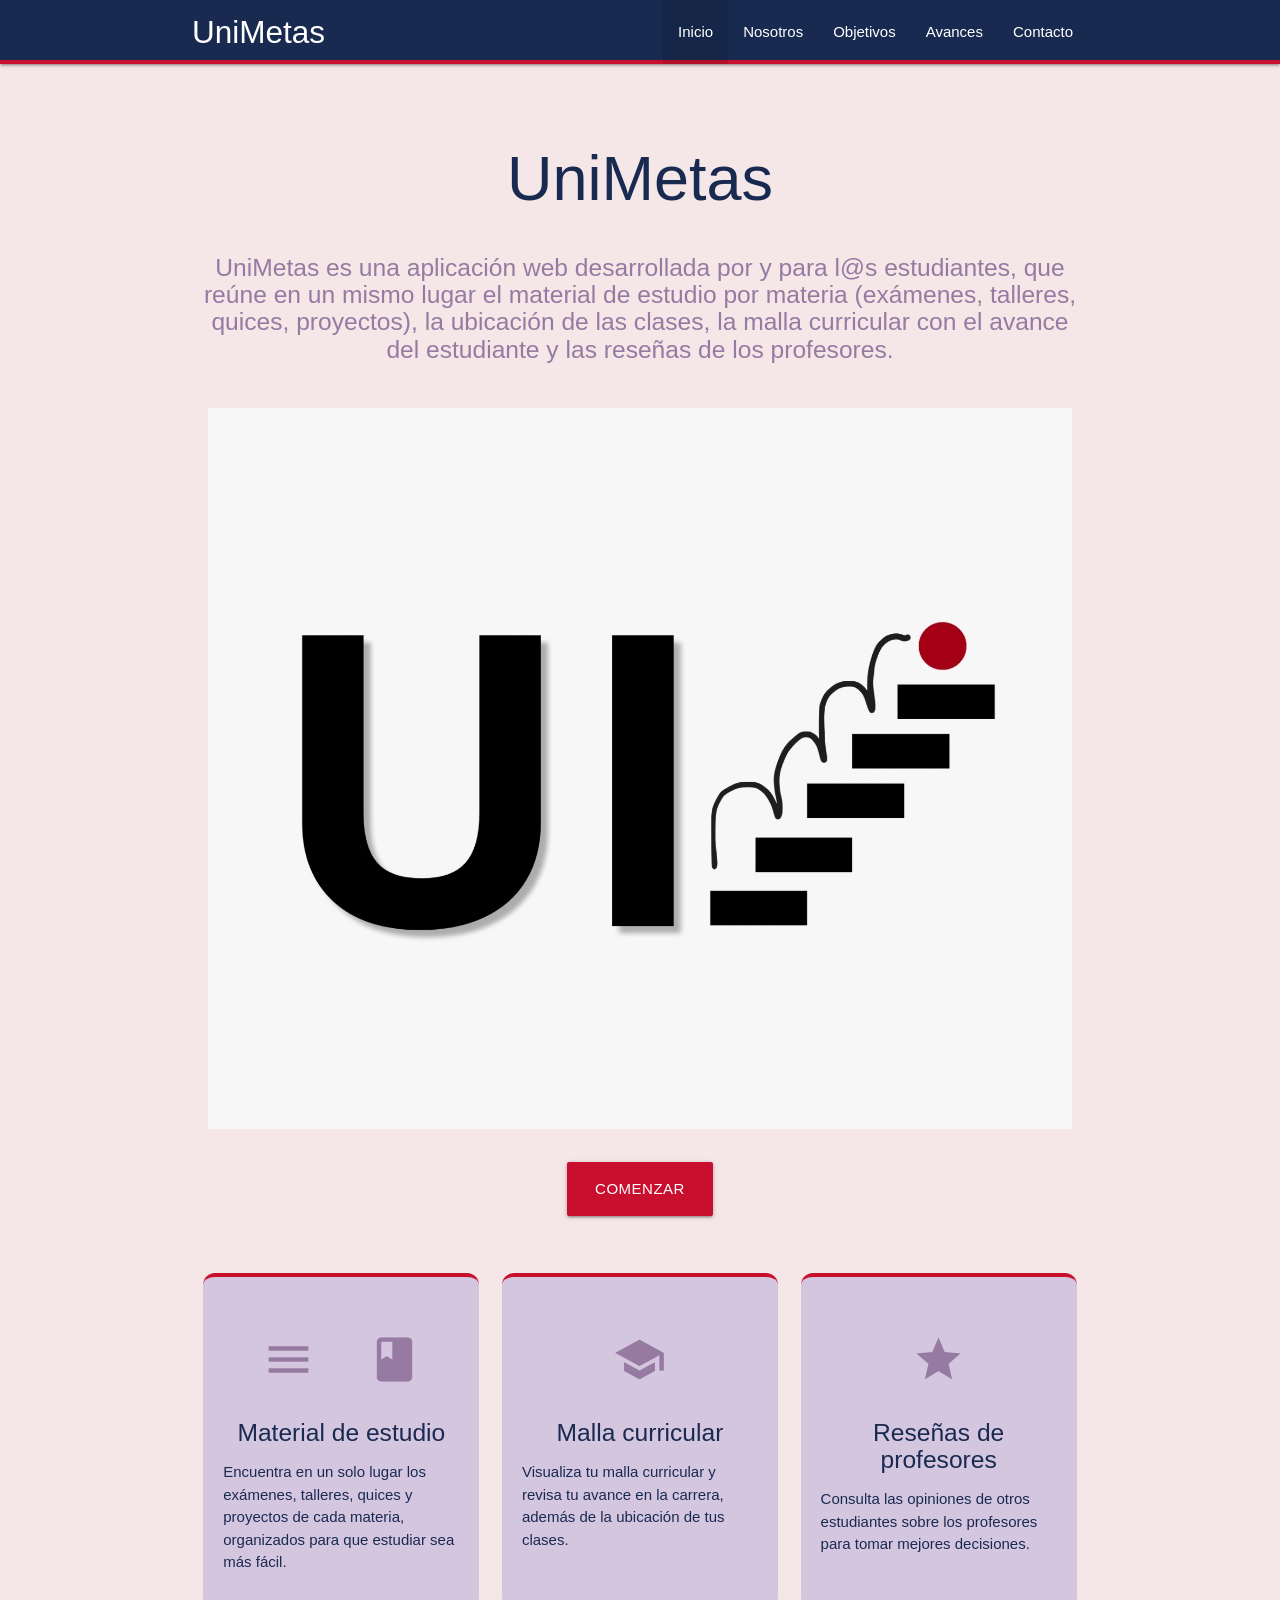
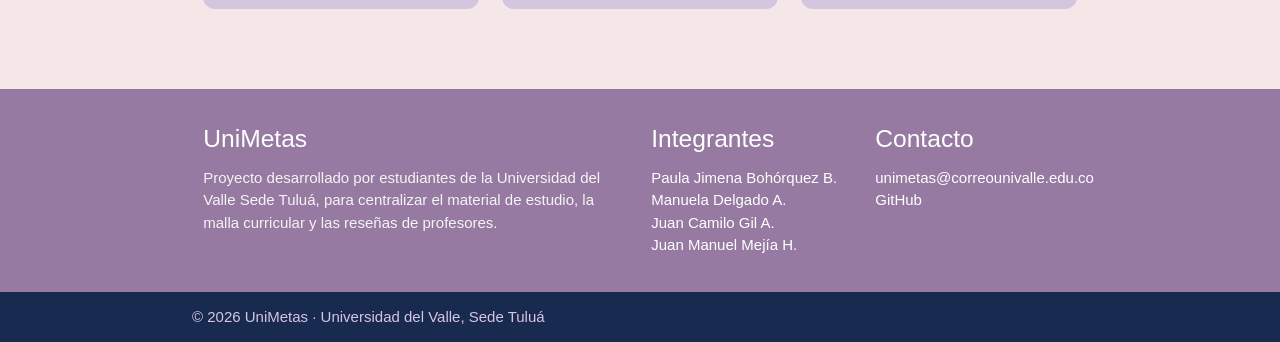
==== index.html @ 18c355c1 "Actividad web completa parte 1" ====
<!DOCTYPE html>
<html lang="es">
<head>
  <meta http-equiv="Content-Type" content="text/html; charset=UTF-8"/>
  <meta name="viewport" content="width=device-width, initial-scale=1, maximum-scale=1.0"/>
  <title>UniMetas - Inicio</title>

  <!-- CSS  -->
  <link href="https://fonts.googleapis.com/icon?family=Material+Icons" rel="stylesheet">
  <link rel="stylesheet" href="https://cdnjs.cloudflare.com/ajax/libs/materialize/1.0.0/css/materialize.min.css">
  <link href="css/style.css" type="text/css" rel="stylesheet" media="screen,projection"/>
</head>
<body>
  <nav class="nav-unimetas" role="navigation">
    <div class="nav-wrapper container">
      <a id="logo-container" href="index.html" class="brand-logo">UniMetas</a>

      <!-- Menú para pantallas medianas y grandes -->
      <ul class="right hide-on-med-and-down">
        <li class="active"><a href="index.html">Inicio</a></li>
        <li><a href="nosotros.html">Nosotros</a></li>
        <li><a href="objetivos.html">Objetivos</a></li>
        <li><a href="avances.html">Avances</a></li>
        <li><a href="contacto.html">Contacto</a></li>
      </ul>

      <!-- Menú lateral para móviles (Sidenav) -->
      <ul id="nav-mobile" class="sidenav">
        <li class="active"><a href="index.html">Inicio</a></li>
        <li><a href="nosotros.html">Nosotros</a></li>
        <li><a href="objetivos.html">Objetivos</a></li>
        <li><a href="avances.html">Avances</a></li>
        <li><a href="contacto.html">Contacto</a></li>
      </ul>

      <a href="#" data-target="nav-mobile" class="sidenav-trigger"><i class="material-icons">menu</i></a>
    </div>
  </nav>

  <div class="section no-pad-bot" id="index-banner">
    <div class="container">
      <br>
      <h1 class="header center titulo-unimetas">UniMetas</h1>

      <div class="row center">
        <h5 class="header col s12 light texto-unimetas">UniMetas es una aplicación web desarrollada por y para l@s estudiantes, que reúne en un mismo lugar el material de estudio por materia (exámenes, talleres, quices, proyectos), la ubicación de las clases, la malla curricular con el avance del estudiante y las reseñas de los profesores.</h5>
      </div>

      <div class="row center fila-logo">
        <img src="img/logoUnimetas.webp" alt="Logo de UniMetas" class="responsive-img logo-unimetas">
      </div>

      <div class="row center">
        <a href="objetivos.html" id="download-button" class="btn-large waves-effect waves-light btn-unimetas">Comenzar</a>
      </div>
      <br>
    </div>
  </div>

  <div class="container">
    <div class="section">

      <!--   Icon Section   -->
      <div class="row row-tarjetas">
        <div class="col s12 m4">
          <div class="icon-block">
            <h2 class="center icono-unimetas"><i class="material-icons">menu_book</i></h2>
            <h5 class="center">Material de estudio</h5>
            <p class="light">Encuentra en un solo lugar los exámenes, talleres, quices y proyectos de cada materia, organizados para que estudiar sea más fácil.</p>
          </div>
        </div>

        <div class="col s12 m4">
          <div class="icon-block">
            <h2 class="center icono-unimetas"><i class="material-icons">school</i></h2>
            <h5 class="center">Malla curricular</h5>
            <p class="light">Visualiza tu malla curricular y revisa tu avance en la carrera, además de la ubicación de tus clases.</p>
          </div>
        </div>

        <div class="col s12 m4">
          <div class="icon-block">
            <h2 class="center icono-unimetas"><i class="material-icons">star</i></h2>
            <h5 class="center">Reseñas de profesores</h5>
            <p class="light">Consulta las opiniones de otros estudiantes sobre los profesores para tomar mejores decisiones.</p>
          </div>
        </div>
      </div>

    </div>
    <br><br>
  </div>

  <footer class="page-footer footer-unimetas">
    <div class="container">
      <div class="row">

        <div class="col l6 s12">
          <h5 class="white-text">UniMetas</h5>
          <p class="grey-text text-lighten-4">
            Proyecto desarrollado por estudiantes de la Universidad del Valle Sede Tuluá,
            para centralizar el material de estudio, la malla curricular y las reseñas de profesores.
          </p>
        </div>

        <div class="col l3 s12">
          <h5 class="white-text">Integrantes</h5>
          <ul>
            <li class="white-text">Paula Jimena Bohórquez B.</li>
            <li class="white-text">Manuela Delgado A.</li>
            <li class="white-text">Juan Camilo Gil A.</li>
            <li class="white-text">Juan Manuel Mejía H.</li>
          </ul>
        </div>

        <div class="col l3 s12">
          <h5 class="white-text">Contacto</h5>
          <ul>
            <li><a class="white-text" href="mailto:unimetas@correounivalle.edu.co">unimetas@correounivalle.edu.co</a></li>
            <li><a class="white-text" href="https://github.com/tu-usuario" target="_blank">GitHub</a></li>
          </ul>
        </div>

      </div>
    </div>

    <div class="footer-copyright">
      <div class="container">
        © 2026 UniMetas · Universidad del Valle, Sede Tuluá
      </div>
    </div>
  </footer>

  <!--  Scripts-->
  <script src="https://cdnjs.cloudflare.com/ajax/libs/materialize/1.0.0/js/materialize.min.js"></script>
  <script src="js/main.js"></script>

</body>
</html>
---- css/style.css ----
.icon-block {
  padding: 0 15px;
}
.icon-block .material-icons {
	font-size: inherit;
}

.icon-block {
  width: 100%;
}

/* ============================================
   PALETA BASE 
   ============================================ */
:root {
  --lavender-blush: #F5E6E8;
  --thistle: #D5C6E0;
  --lilac-ash: #AAA1C8;
  --dusty-mauve: #967AA1;
  --space-indigo: #192A51;

  /* Rojo de acento (cámbialo por el rojo oficial de Univalle si lo tienes) */
  --univalle-red: #C8102E;
  --univalle-red-dark: #9E0C24;

  /* Roles de color: TEMA CLARO (por defecto) */
  --fondo: var(--lavender-blush);
  --texto: var(--space-indigo);
  --texto-suave: var(--dusty-mauve);
  --titulo: var(--space-indigo);
  --nav-fondo: var(--space-indigo);
  --tarjeta-fondo: var(--thistle);
  --tarjeta-texto: var(--space-indigo);
  --boton-fondo: var(--univalle-red);
  --boton-hover: var(--univalle-red-dark);
  --icono: var(--dusty-mauve);
  --footer-fondo: var(--dusty-mauve);
  --footer-franja: var(--space-indigo);
  --footer-franja-texto: var(--thistle);
  --logo-fondo: transparent;
}

/* ============================================
   TEMA OSCURO (se activa solo si el dispositivo
   del usuario está en modo oscuro)
   ============================================ */
@media (prefers-color-scheme: dark) {
  :root {
    --fondo: #101a33;
    --texto: var(--lavender-blush);
    --texto-suave: var(--thistle);
    --titulo: var(--lavender-blush);
    --nav-fondo: var(--space-indigo);
    --tarjeta-fondo: var(--lilac-ash);
    --tarjeta-texto: var(--space-indigo);
    --boton-fondo: var(--univalle-red);
    --boton-hover: var(--univalle-red-dark);
    --icono: var(--space-indigo);
    --footer-fondo: var(--space-indigo);
    --footer-franja: #0a1226;
    --footer-franja-texto: var(--thistle);
    --logo-fondo: var(--lavender-blush);  /* placa clara para que el logo negro se vea */
  }
}

/* ============================================
   ESTILOS 
   ============================================ */
body {
  background-color: var(--fondo);
  color: var(--texto);
}

.nav-unimetas {
  background-color: var(--nav-fondo);
  border-bottom: 4px solid var(--univalle-red);
}

.titulo-unimetas {
  color: var(--titulo);
}

.texto-unimetas {
  color: var(--texto-suave);
}

.btn-unimetas {
  background-color: var(--boton-fondo);
}
.btn-unimetas:hover,
.btn-unimetas:focus {
  background-color: var(--boton-hover);
}

.icono-unimetas {
  color: var(--icono);
}

.footer-unimetas {
  background-color: var(--footer-fondo);
}
.footer-unimetas .footer-copyright {
  background-color: var(--footer-franja);
  color: var(--footer-franja-texto);
}

/* ============================================
   LOGO
   ============================================ */
.logo-unimetas {
  background-color: var(--logo-fondo);
  border-radius: 16px;
  padding: 16px;
  max-width: 300px;
  width: 100%;
}

/* Fila del logo: menos espacio arriba y abajo */
.fila-logo {
  margin-top: 0;
  margin-bottom: 10px;
}

/* ============================================
   TARJETAS
   ============================================ */
.icon-block {
  background-color: var(--tarjeta-fondo);
  color: var(--tarjeta-texto);
  border-radius: 12px;
  border-top: 4px solid var(--univalle-red);
  padding: 20px;
  width: 100%;
}

.row-tarjetas {
  display: flex;
  flex-wrap: wrap;
}

.row-tarjetas::after {
  display: none;
}

.row-tarjetas .col {
  display: flex;
}
/* ============================================
   PÁGINAS INTERNAS (nosotros, objetivos, avances, contacto)
   Solo usan las variables de arriba: nada de colores sueltos
   ============================================ */
.encabezado-pagina {
  padding: 2.5rem 0 1rem;
}
.encabezado-pagina h1 {
  font-size: 2.6rem;
  margin: 0 0 .5rem;
}
.pagina-contenido h4,
.pagina-contenido h5 { color: var(--titulo); }
.icon-block h5 { color: var(--tarjeta-texto); }

/* --- Nosotros --- */
.foto-integrante {
  width: 120px;
  height: 120px;
  object-fit: cover;
  border: 4px solid var(--univalle-red);
  margin: 1rem auto .5rem;
  display: block;
}

/* --- Objetivos --- */
.hero-objetivos {
  background-color: var(--nav-fondo);
  color: var(--lavender-blush);
  border-bottom: 4px solid var(--univalle-red);
  padding: 2.5rem 0 2rem;
  margin-bottom: 1.5rem;
}
.hero-objetivos h1 { font-size: 2.6rem; margin: 0 0 .5rem; }
.titulo-seccion { font-size: 1.9rem; margin: 1.5rem 0 1rem; }
.card-general {
  background-color: var(--tarjeta-fondo);
  color: var(--tarjeta-texto);
  border-top: 4px solid var(--univalle-red);
  border-radius: 12px;
  overflow: hidden;
}
.icono-lateral {
  display: flex;
  align-items: center;
  justify-content: center;
  min-width: 90px;
  background-color: var(--nav-fondo);
}
.icono-lateral .material-icons { font-size: 3rem; color: var(--lavender-blush); }
.encabezado-especificos { display: flex; align-items: center; flex-wrap: wrap; }
.encabezado-especificos .titulo-seccion { margin: 0; }
.collapsible { border: none; box-shadow: none; }
.collapsible-header {
  background-color: var(--tarjeta-fondo);
  color: var(--tarjeta-texto);
  font-weight: 500;
}
.collapsible-body {
  background-color: var(--tarjeta-fondo);
  color: var(--tarjeta-texto);
  border-bottom: none;
}
.collapsible-header .material-icons { color: var(--icono); }

/* --- Avances --- */
.filtro {
  color: var(--texto);
  margin: 0 .35rem .75rem 0;
}
.filtro:hover { background-color: var(--tarjeta-fondo); }
.btn-flat.filtro.activo {
  background-color: var(--boton-fondo);
  color: #fff;
}
.avances-grid { display: flex; flex-wrap: wrap; }
.avances-grid::after { display: none; }
.avance-col { display: flex; margin-bottom: 1rem; margin-left: 0 !important; } /* Materialize centra con margin-left:auto y deja huecos al filtrar */
.icon-block.avance {
  display: flex;
  flex-direction: column;
  justify-content: space-between;
}
.avance-cuerpo { flex: 1; }
.estado {
  display: inline-block;
  font-size: .8rem;
  font-weight: 700;
  padding: 2px 10px;
  border-radius: 12px;
  margin-bottom: .5rem;
  border: 2px solid var(--tarjeta-texto);
  color: var(--tarjeta-texto);
}
.estado.listo { background-color: var(--tarjeta-texto); color: var(--tarjeta-fondo); }
.estado.proceso { border-style: solid; }
.estado.pendiente { border-style: dashed; }
.progress { background-color: var(--lavender-blush); }
.progress .determinate { background-color: var(--univalle-red); }
.detalle { display: none; margin-top: .75rem; }
.detalle.visible { display: block; }
.btn-detalle {
  background: none;
  border: none;
  padding: .5rem 0 0;
  text-align: left;
  font-weight: 700;
  cursor: pointer;
  color: var(--tarjeta-texto);
  text-decoration: underline;
  font-size: 1rem;
}
body.fondo-alterno { background-color: var(--thistle); }
.collection {
  border: none;
  border-radius: 12px;
  overflow: hidden;
}
.collection .collection-item {
  background-color: var(--tarjeta-fondo);
  color: var(--tarjeta-texto);
  border-bottom: 1px solid var(--fondo);
}
.collection .collection-item.avatar i.circle { background-color: var(--univalle-red); color: #fff; }
.collection .collection-item.avatar .title { font-weight: 700; }

/* --- Contacto --- */
.input-field input,
.input-field textarea { color: var(--tarjeta-texto); }
.input-field label,
.input-field .prefix { color: var(--tarjeta-texto); opacity: .8; }
.input-field input:focus,
.input-field textarea:focus {
  border-bottom: 1px solid var(--univalle-red) !important;
  box-shadow: 0 1px 0 0 var(--univalle-red) !important;
}
.input-field input:focus + label,
.input-field textarea:focus + label,
.input-field .prefix.active { color: var(--tarjeta-texto) !important; opacity: 1; }
.error-msg {
  /* el rojo no va como texto sobre fondos oscuros: se marca con una barra roja */
  font-size: .85rem;
  min-height: 1rem;
  margin: -.5rem 0 .75rem;
  padding-left: 8px;
  border-left: 3px solid transparent;
}
.error-msg:not(:empty) { border-left-color: var(--univalle-red); font-weight: 700; }
.lista-contacto li { display: flex; align-items: center; margin-bottom: 1rem; }
.lista-contacto .material-icons { margin-right: .75rem; color: var(--icono); }

/* Modal y avisos */
.modal { background-color: var(--tarjeta-fondo); color: var(--tarjeta-texto); border-radius: 12px; }
.modal .modal-footer { background-color: var(--tarjeta-fondo); }
.modal .modal-footer .btn-flat { color: var(--tarjeta-texto); font-weight: 700; }
.toast-unimetas { background-color: var(--nav-fondo); color: var(--lavender-blush); }
.toast-error { background-color: var(--univalle-red-dark); color: #fff; }
.material-tooltip { background-color: var(--nav-fondo); color: var(--lavender-blush); }

@media (max-width: 600px) {
  #btn-color { float: none !important; display: block; width: 100%; margin-top: .5rem; }
  .avance-col { display: block; }
  .encabezado-pagina h1,
  .hero-objetivos h1 { font-size: 2rem; }
}
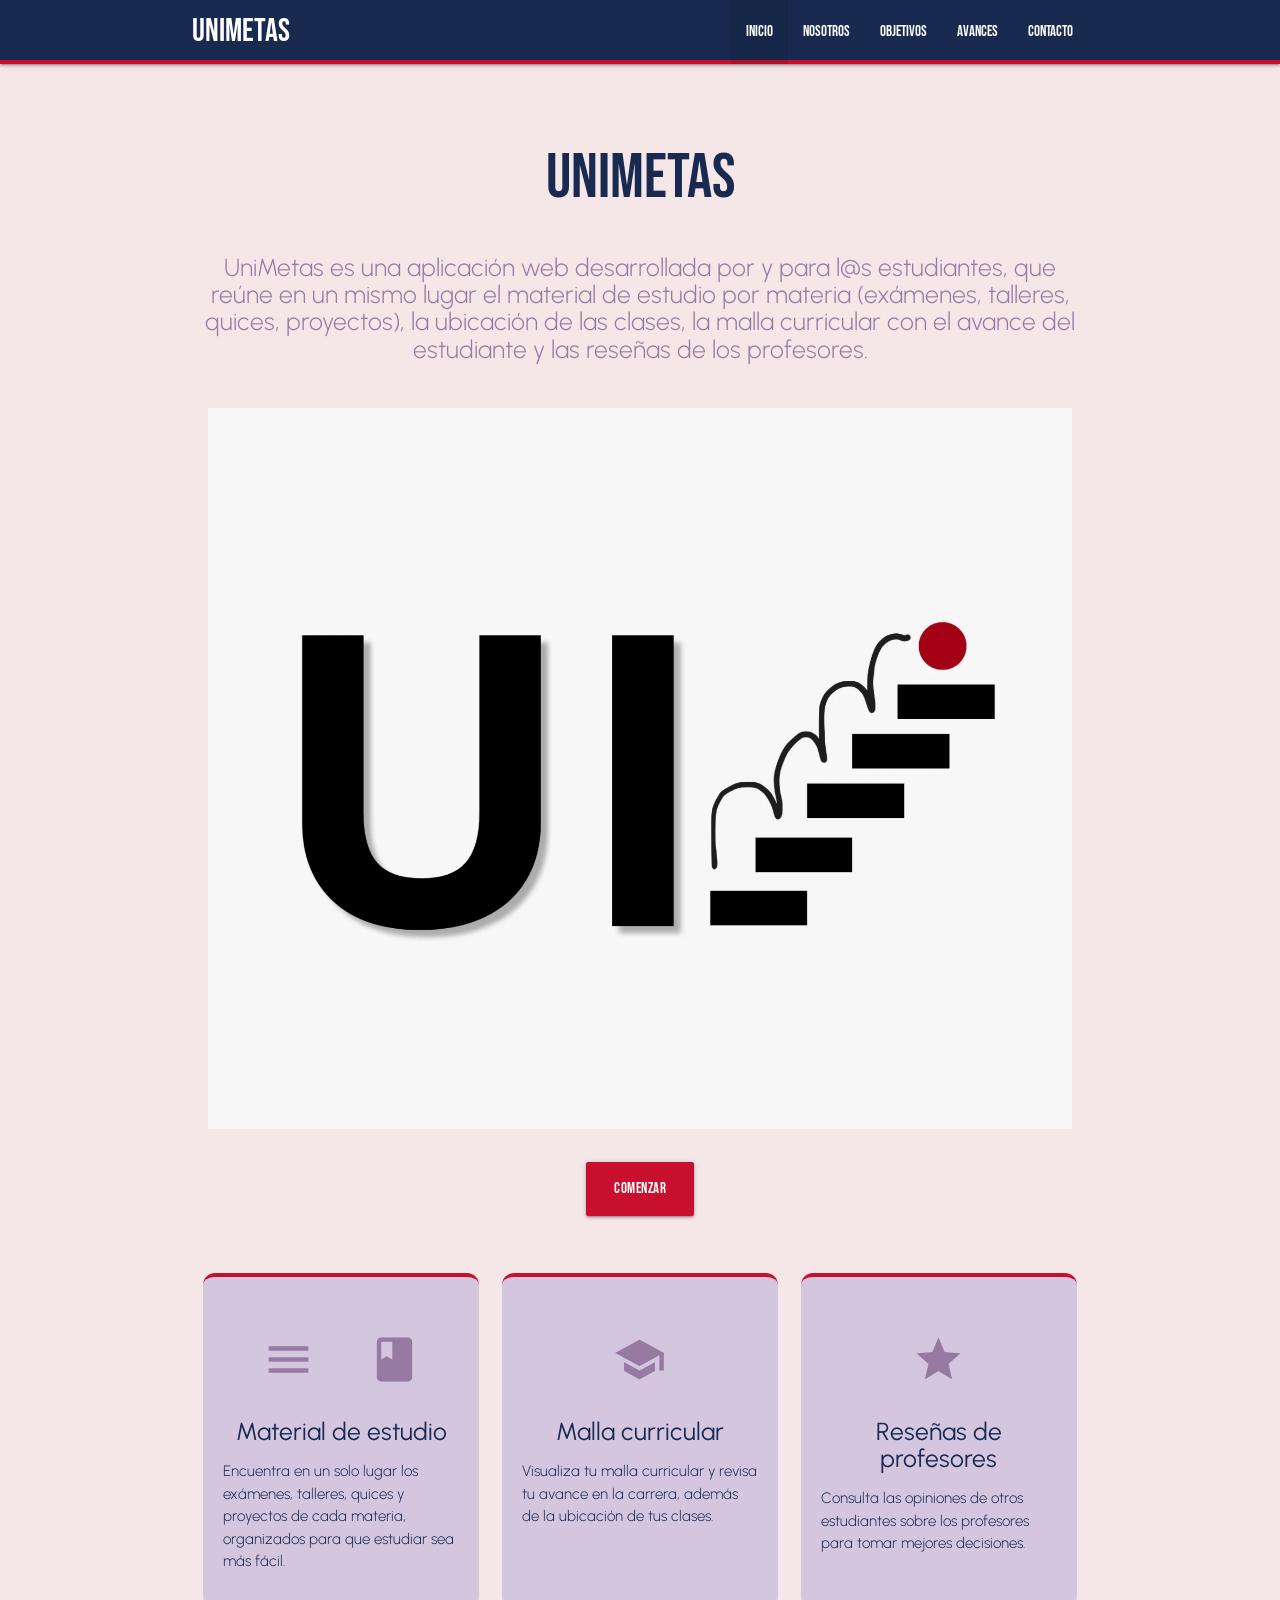
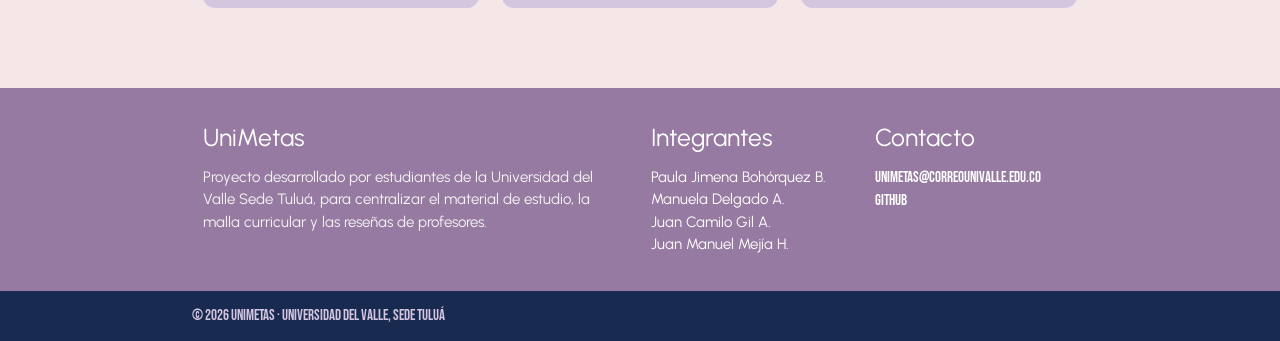
==== commit d0f05a86: "Implementacion de fuentes nuevas" ====
--- a/index.html
+++ b/index.html
@@ -6,6 +6,9 @@
   <title>UniMetas - Inicio</title>
 
   <!-- CSS  -->
+  <link rel="preconnect" href="https://fonts.googleapis.com">
+  <link rel="preconnect" href="https://fonts.gstatic.com" crossorigin>
+  <link href="https://fonts.googleapis.com/css2?family=Bebas+Neue&family=Urbanist:ital,wght@0,100..900;1,100..900&display=swap" rel="stylesheet">
   <link href="https://fonts.googleapis.com/icon?family=Material+Icons" rel="stylesheet">
   <link rel="stylesheet" href="https://cdnjs.cloudflare.com/ajax/libs/materialize/1.0.0/css/materialize.min.css">
   <link href="css/style.css" type="text/css" rel="stylesheet" media="screen,projection"/>
@@ -40,7 +43,7 @@
   <div class="section no-pad-bot" id="index-banner">
     <div class="container">
       <br>
-      <h1 class="header center titulo-unimetas">UniMetas</h1>
+      <h1 class="header center titulo-unimetas">UNIMETAS</h1>
 
       <div class="row center">
         <h5 class="header col s12 light texto-unimetas">UniMetas es una aplicación web desarrollada por y para l@s estudiantes, que reúne en un mismo lugar el material de estudio por materia (exámenes, talleres, quices, proyectos), la ubicación de las clases, la malla curricular con el avance del estudiante y las reseñas de los profesores.</h5>
--- a/css/style.css
+++ b/css/style.css
@@ -105,6 +105,41 @@
   color: var(--footer-franja-texto);
 }
 
+
+/* ============================================
+   TIPOGRAFÍA
+   ============================================ */
+
+.bebas-neue-regular {
+  font-family: "Bebas Neue", sans-serif;
+  font-weight: 400;
+  font-style: normal;
+}
+
+.urbanist-regular {
+  font-family: "Urbanist", sans-serif;
+   font-optical-sizing: auto;
+  font-weight: 400;
+  font-style: normal;
+}
+
+h1, a, .titulo-unimetas, .titulo-seccion, .footer-unimetas, .footer-copyright { 
+  font-family: "Bebas Neue", 
+  sans-serif; 
+  font-weight: 400; 
+  font-style: normal;
+}
+
+h2, h3, h4, h5, h6, p, li, ul, ol, input, textarea, label, button {
+  font-family: "Urbanist", sans-serif;
+  font-weight: 400;
+  font-style: normal;
+}
+
+
+
+
+
 /* ============================================
    LOGO
    ============================================ */
@@ -311,3 +346,4 @@
   .encabezado-pagina h1,
   .hero-objetivos h1 { font-size: 2rem; }
 }
+
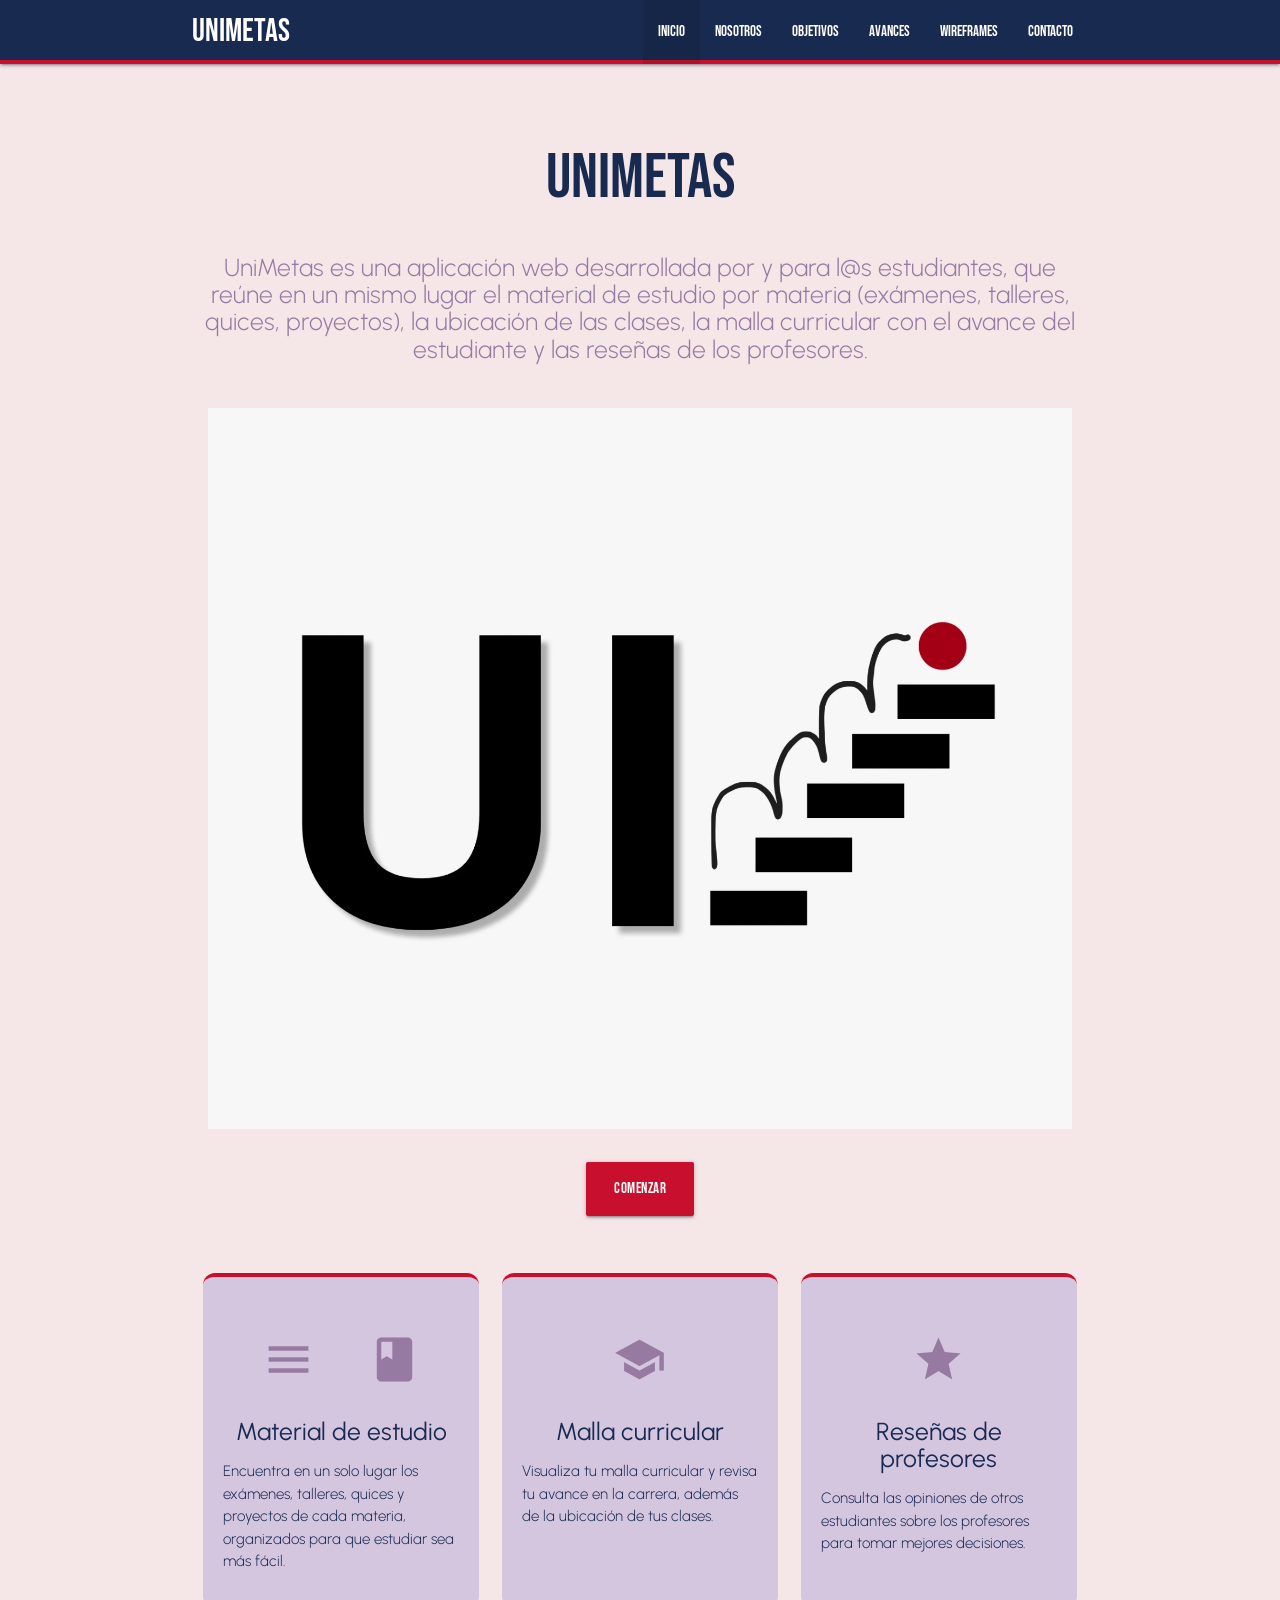
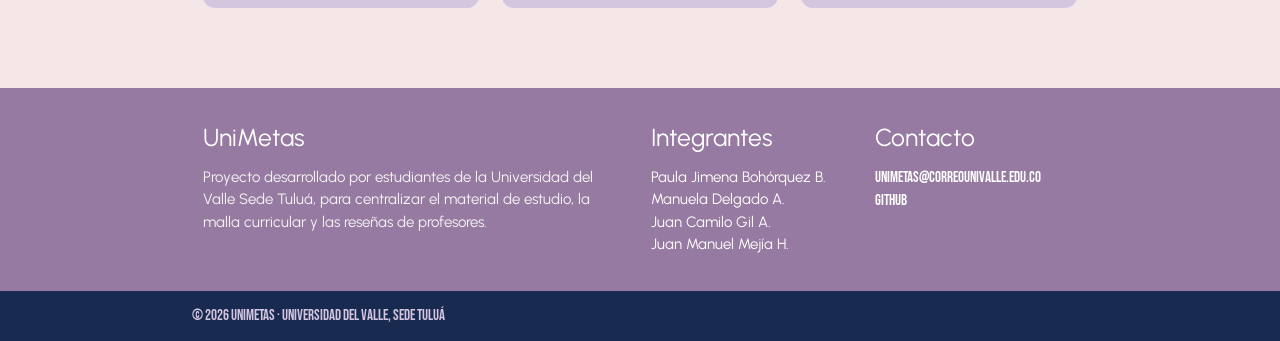
==== commit a4d7dce0: "Se agrego apartado de wireframes" ====
--- a/index.html
+++ b/index.html
@@ -24,6 +24,7 @@
         <li><a href="nosotros.html">Nosotros</a></li>
         <li><a href="objetivos.html">Objetivos</a></li>
         <li><a href="avances.html">Avances</a></li>
+        <li><a hreft="wireframes.html">Wireframes</a></li>
         <li><a href="contacto.html">Contacto</a></li>
       </ul>
 
@@ -33,6 +34,7 @@
         <li><a href="nosotros.html">Nosotros</a></li>
         <li><a href="objetivos.html">Objetivos</a></li>
         <li><a href="avances.html">Avances</a></li>
+        <li><a hreft="wireframes.html">Wireframes</a></li>
         <li><a href="contacto.html">Contacto</a></li>
       </ul>
 
--- a/css/style.css
+++ b/css/style.css
@@ -206,6 +206,35 @@
   display: block;
 }
 
+/* --- Wireframes: galería tipo Drive --- */
+.galeria {
+  display: grid;
+  grid-template-columns: repeat(auto-fill, minmax(220px, 1fr));
+  gap: 1rem;
+}
+
+.wf-card {
+  margin: 0;
+  background-color: var(--tarjeta-fondo);
+  color: var(--tarjeta-texto);
+  border-radius: 12px;
+  border-top: 4px solid var(--univalle-red);
+  overflow: hidden;
+}
+
+.wf-card img {
+  width: 100%;
+  aspect-ratio: 4 / 3;
+  object-fit: cover;
+  display: block;
+}
+
+.wf-card figcaption {
+  padding: .75rem 1rem;
+  font-weight: 700;
+}
+
+
 /* --- Objetivos --- */
 .hero-objetivos {
   background-color: var(--nav-fondo);
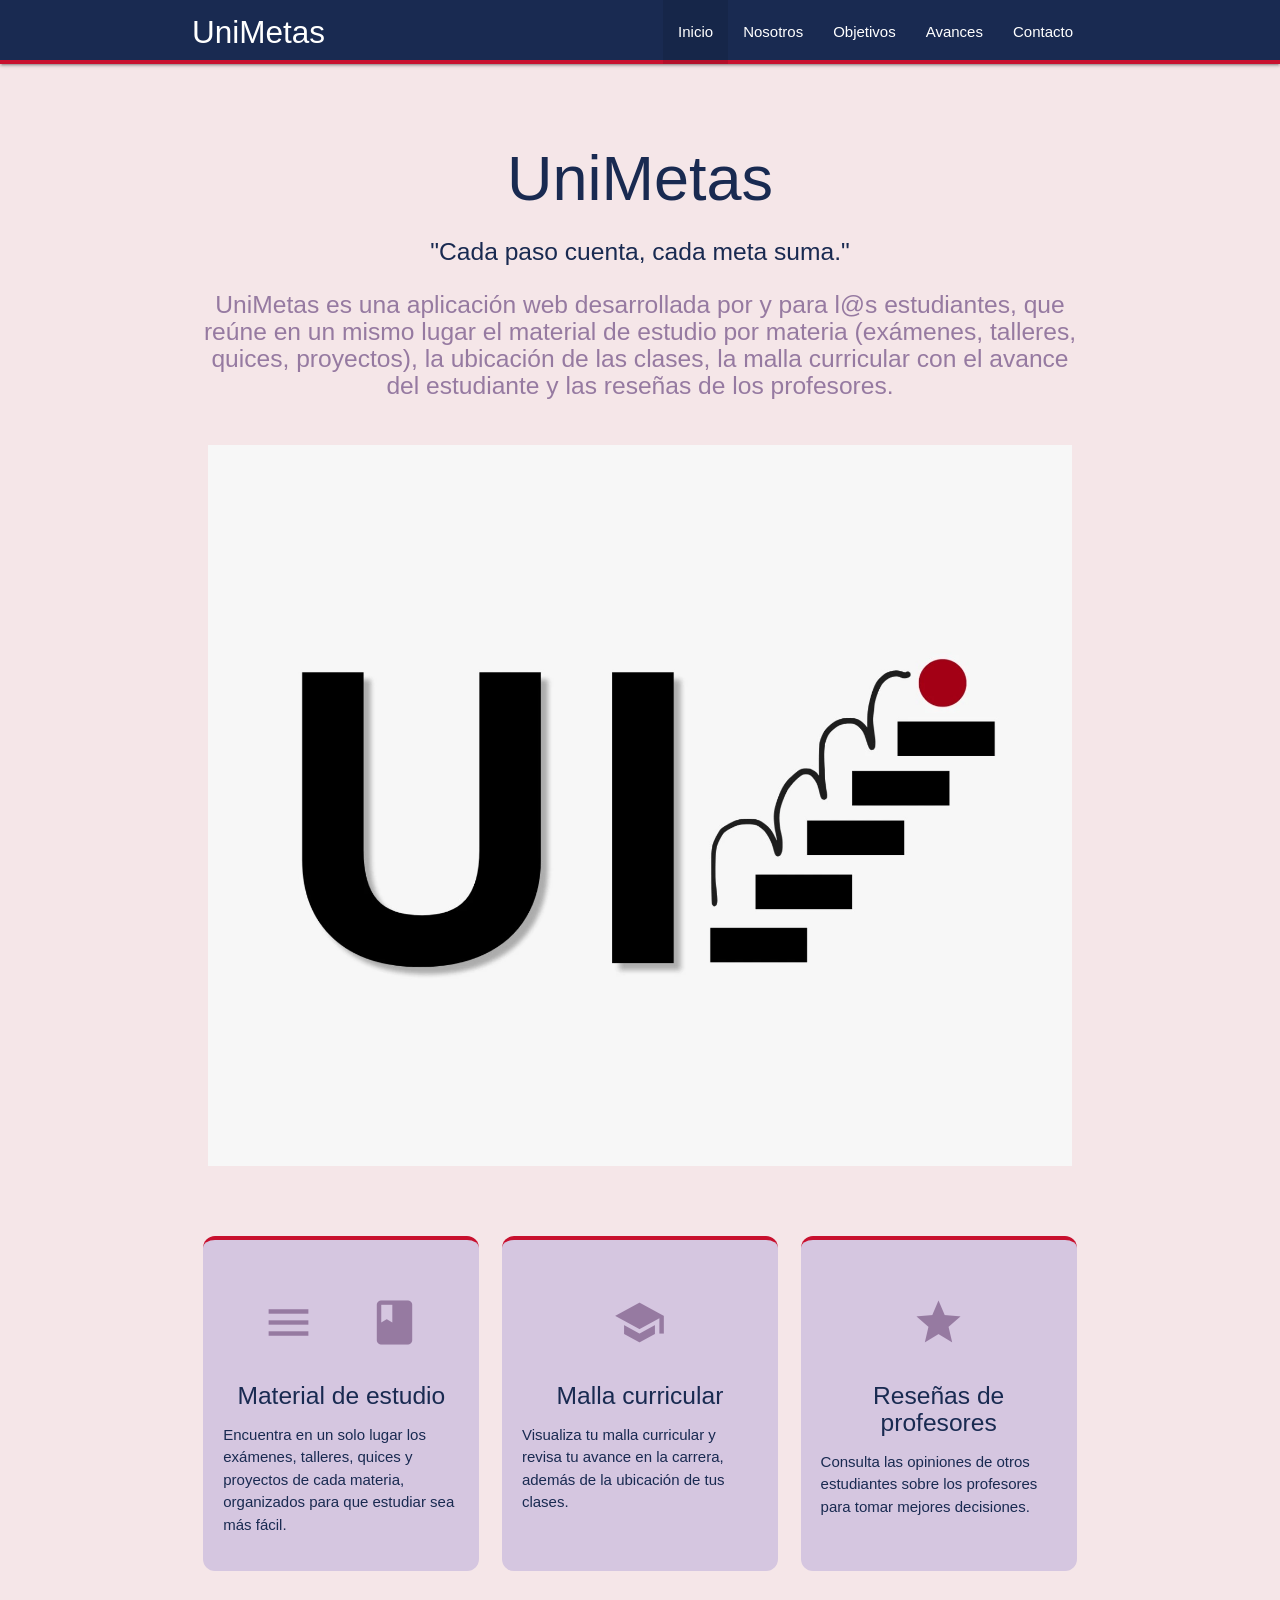
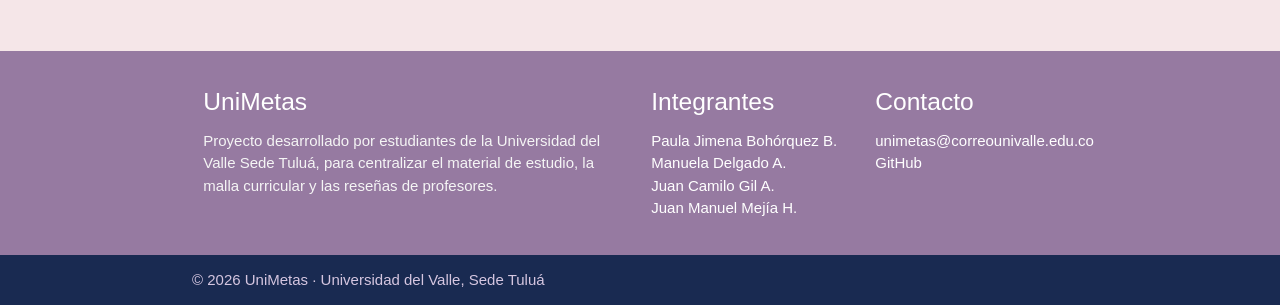
==== commit e94fbeb9: "slogan" ====
--- a/index.html
+++ b/index.html
@@ -6,9 +6,6 @@
   <title>UniMetas - Inicio</title>
 
   <!-- CSS  -->
-  <link rel="preconnect" href="https://fonts.googleapis.com">
-  <link rel="preconnect" href="https://fonts.gstatic.com" crossorigin>
-  <link href="https://fonts.googleapis.com/css2?family=Bebas+Neue&family=Urbanist:ital,wght@0,100..900;1,100..900&display=swap" rel="stylesheet">
   <link href="https://fonts.googleapis.com/icon?family=Material+Icons" rel="stylesheet">
   <link rel="stylesheet" href="https://cdnjs.cloudflare.com/ajax/libs/materialize/1.0.0/css/materialize.min.css">
   <link href="css/style.css" type="text/css" rel="stylesheet" media="screen,projection"/>
@@ -24,7 +21,6 @@
         <li><a href="nosotros.html">Nosotros</a></li>
         <li><a href="objetivos.html">Objetivos</a></li>
         <li><a href="avances.html">Avances</a></li>
-        <li><a hreft="wireframes.html">Wireframes</a></li>
         <li><a href="contacto.html">Contacto</a></li>
       </ul>
 
@@ -34,7 +30,6 @@
         <li><a href="nosotros.html">Nosotros</a></li>
         <li><a href="objetivos.html">Objetivos</a></li>
         <li><a href="avances.html">Avances</a></li>
-        <li><a hreft="wireframes.html">Wireframes</a></li>
         <li><a href="contacto.html">Contacto</a></li>
       </ul>
 
@@ -45,7 +40,9 @@
   <div class="section no-pad-bot" id="index-banner">
     <div class="container">
       <br>
-      <h1 class="header center titulo-unimetas">UNIMETAS</h1>
+      <h1 class="header center titulo-unimetas">UniMetas</h1>
+      
+      <h5 class="header center slogan-unimetas">"Cada paso cuenta, cada meta suma."</h5>
 
       <div class="row center">
         <h5 class="header col s12 light texto-unimetas">UniMetas es una aplicación web desarrollada por y para l@s estudiantes, que reúne en un mismo lugar el material de estudio por materia (exámenes, talleres, quices, proyectos), la ubicación de las clases, la malla curricular con el avance del estudiante y las reseñas de los profesores.</h5>
@@ -55,9 +52,6 @@
         <img src="img/logoUnimetas.webp" alt="Logo de UniMetas" class="responsive-img logo-unimetas">
       </div>
 
-      <div class="row center">
-        <a href="objetivos.html" id="download-button" class="btn-large waves-effect waves-light btn-unimetas">Comenzar</a>
-      </div>
       <br>
     </div>
   </div>
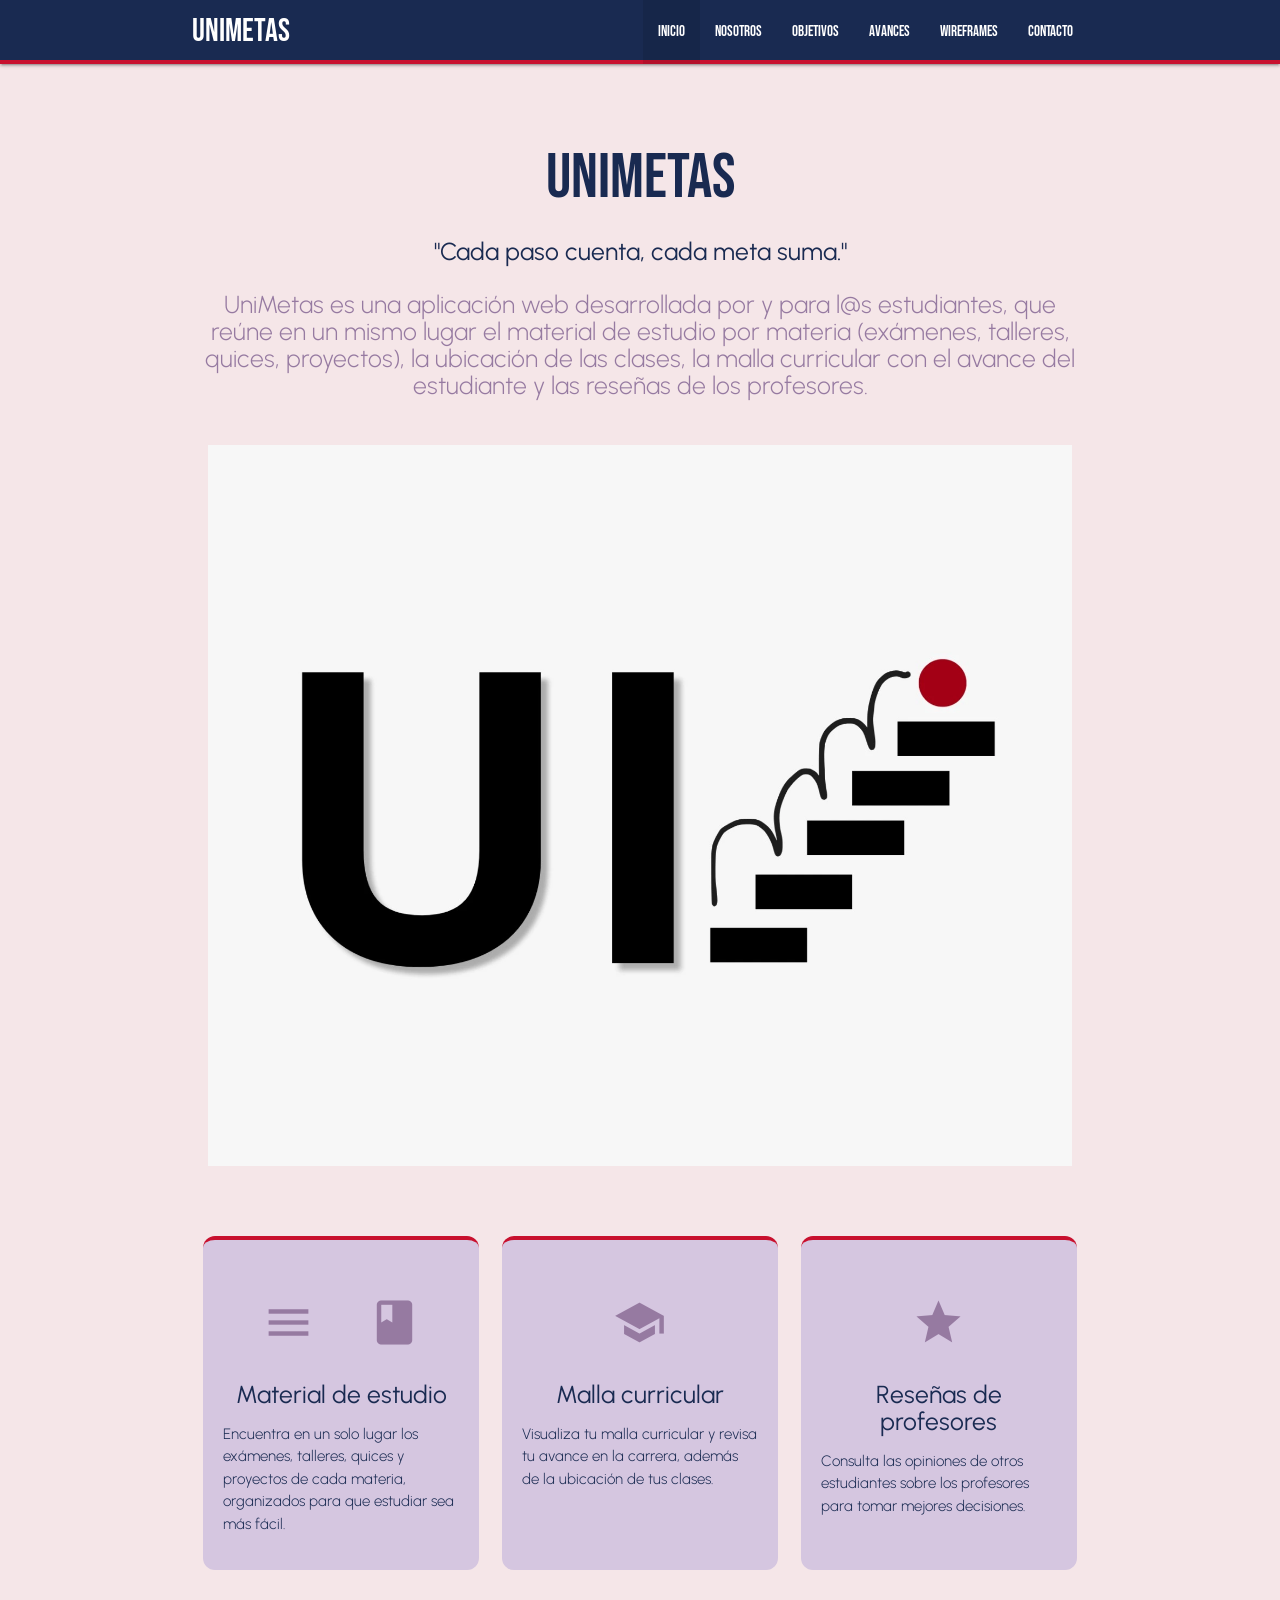
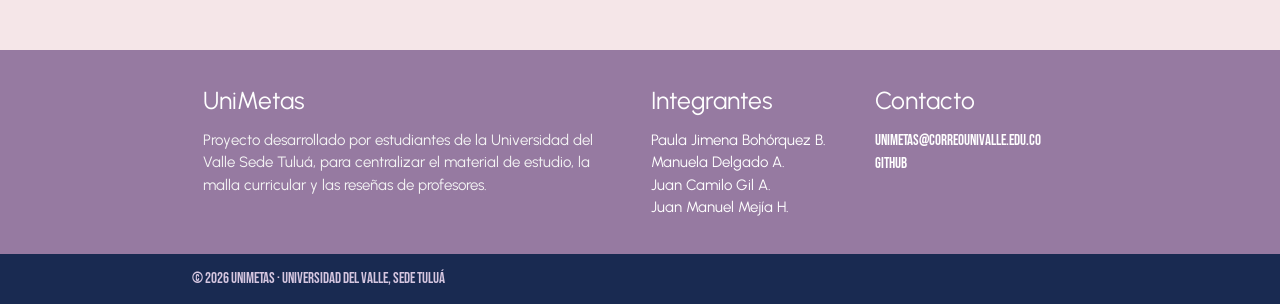
==== commit 5b5d2de8: "Merge branch 'develop' of github.com:Camilog03/Actividad_Web into develop" ====
--- a/index.html
+++ b/index.html
@@ -6,6 +6,9 @@
   <title>UniMetas - Inicio</title>
 
   <!-- CSS  -->
+  <link rel="preconnect" href="https://fonts.googleapis.com">
+  <link rel="preconnect" href="https://fonts.gstatic.com" crossorigin>
+  <link href="https://fonts.googleapis.com/css2?family=Bebas+Neue&family=Urbanist:ital,wght@0,100..900;1,100..900&display=swap" rel="stylesheet">
   <link href="https://fonts.googleapis.com/icon?family=Material+Icons" rel="stylesheet">
   <link rel="stylesheet" href="https://cdnjs.cloudflare.com/ajax/libs/materialize/1.0.0/css/materialize.min.css">
   <link href="css/style.css" type="text/css" rel="stylesheet" media="screen,projection"/>
@@ -21,6 +24,7 @@
         <li><a href="nosotros.html">Nosotros</a></li>
         <li><a href="objetivos.html">Objetivos</a></li>
         <li><a href="avances.html">Avances</a></li>
+        <li><a hreft="wireframes.html">Wireframes</a></li>
         <li><a href="contacto.html">Contacto</a></li>
       </ul>
 
@@ -30,6 +34,7 @@
         <li><a href="nosotros.html">Nosotros</a></li>
         <li><a href="objetivos.html">Objetivos</a></li>
         <li><a href="avances.html">Avances</a></li>
+        <li><a hreft="wireframes.html">Wireframes</a></li>
         <li><a href="contacto.html">Contacto</a></li>
       </ul>
 
@@ -40,7 +45,7 @@
   <div class="section no-pad-bot" id="index-banner">
     <div class="container">
       <br>
-      <h1 class="header center titulo-unimetas">UniMetas</h1>
+      <h1 class="header center titulo-unimetas">UNIMETAS</h1>
       
       <h5 class="header center slogan-unimetas">"Cada paso cuenta, cada meta suma."</h5>
 
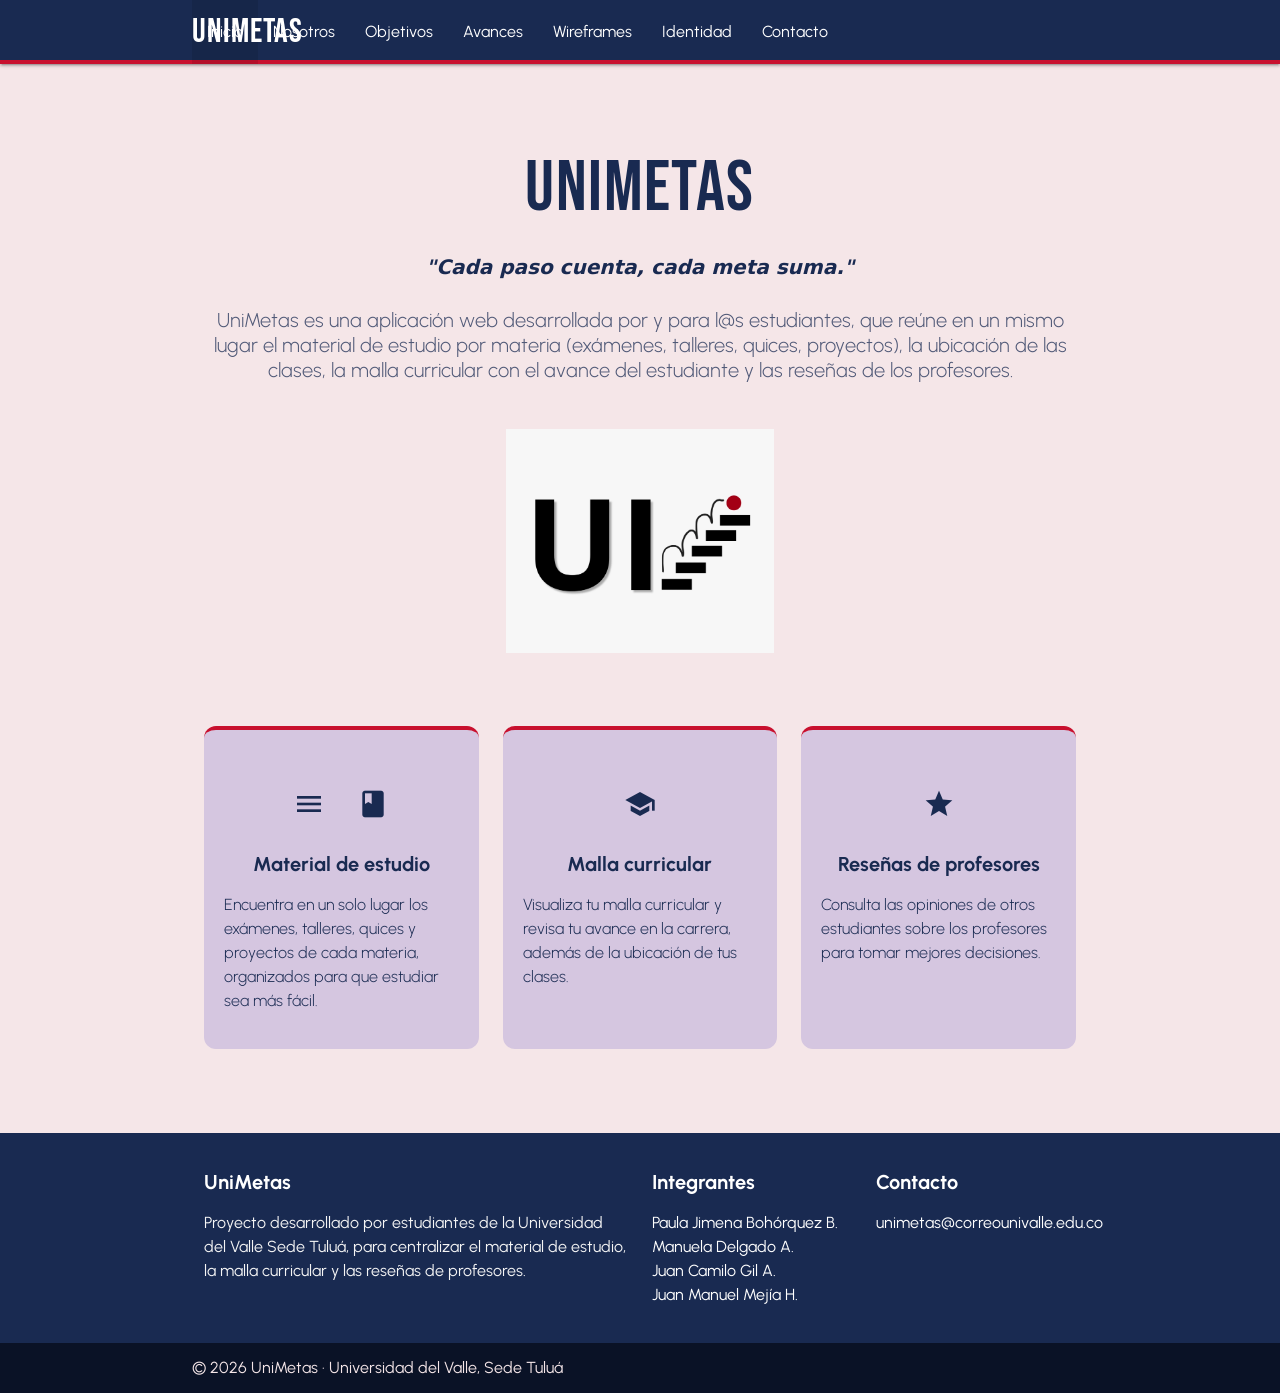
==== commit 046fb13a: "-f Se agrego la paleta y tipografia en un apartado llamado identidad" ====
--- a/index.html
+++ b/index.html
@@ -1,44 +1,53 @@
 <!DOCTYPE html>
 <html lang="es">
 <head>
-  <meta http-equiv="Content-Type" content="text/html; charset=UTF-8"/>
-  <meta name="viewport" content="width=device-width, initial-scale=1, maximum-scale=1.0"/>
-  <title>UniMetas - Inicio</title>
+  <meta charset="UTF-8">
+  <meta name="viewport" content="width=device-width, initial-scale=1.0">
+  <title>Inicio | UniMetas</title>
 
-  <!-- CSS  -->
+  <!-- Tema guardado: va primero para evitar parpadeos -->
+  <script src="js/tema.js"></script>
+
+  <!-- Fuentes e iconos -->
   <link rel="preconnect" href="https://fonts.googleapis.com">
   <link rel="preconnect" href="https://fonts.gstatic.com" crossorigin>
   <link href="https://fonts.googleapis.com/css2?family=Bebas+Neue&family=Urbanist:ital,wght@0,100..900;1,100..900&display=swap" rel="stylesheet">
   <link href="https://fonts.googleapis.com/icon?family=Material+Icons" rel="stylesheet">
+
+  <!-- Materialize y estilos propios (style.css siempre después) -->
   <link rel="stylesheet" href="https://cdnjs.cloudflare.com/ajax/libs/materialize/1.0.0/css/materialize.min.css">
-  <link href="css/style.css" type="text/css" rel="stylesheet" media="screen,projection"/>
+  <link href="css/style.css" rel="stylesheet">
 </head>
 <body>
-  <nav class="nav-unimetas" role="navigation">
+  <nav class="nav-unimetas" role="navigation" aria-label="Principal">
     <div class="nav-wrapper container">
       <a id="logo-container" href="index.html" class="brand-logo">UniMetas</a>
 
       <!-- Menú para pantallas medianas y grandes -->
       <ul class="right hide-on-med-and-down">
-        <li class="active"><a href="index.html">Inicio</a></li>
+        <li class="active"><a href="index.html" aria-current="page">Inicio</a></li>
         <li><a href="nosotros.html">Nosotros</a></li>
         <li><a href="objetivos.html">Objetivos</a></li>
         <li><a href="avances.html">Avances</a></li>
-        <li><a hreft="wireframes.html">Wireframes</a></li>
+        <li><a href="wireframes.html">Wireframes</a></li>
+        <li><a href="identidad.html">Identidad</a></li>
         <li><a href="contacto.html">Contacto</a></li>
+        <li><a href="#!" class="btn-tema" role="button"><i class="material-icons">dark_mode</i></a></li>
       </ul>
 
       <!-- Menú lateral para móviles (Sidenav) -->
       <ul id="nav-mobile" class="sidenav">
-        <li class="active"><a href="index.html">Inicio</a></li>
+        <li class="active"><a href="index.html" aria-current="page">Inicio</a></li>
         <li><a href="nosotros.html">Nosotros</a></li>
         <li><a href="objetivos.html">Objetivos</a></li>
         <li><a href="avances.html">Avances</a></li>
-        <li><a hreft="wireframes.html">Wireframes</a></li>
+        <li><a href="wireframes.html">Wireframes</a></li>
+        <li><a href="identidad.html">Identidad</a></li>
         <li><a href="contacto.html">Contacto</a></li>
+        <li><a href="#!" class="btn-tema" role="button"><i class="material-icons">dark_mode</i></a></li>
       </ul>
 
-      <a href="#" data-target="nav-mobile" class="sidenav-trigger"><i class="material-icons">menu</i></a>
+      <a href="#" data-target="nav-mobile" class="sidenav-trigger" aria-label="Abrir menú"><i class="material-icons">menu</i></a>
     </div>
   </nav>
 
@@ -46,7 +55,7 @@
     <div class="container">
       <br>
       <h1 class="header center titulo-unimetas">UNIMETAS</h1>
-      
+
       <h5 class="header center slogan-unimetas">"Cada paso cuenta, cada meta suma."</h5>
 
       <div class="row center">
@@ -121,7 +130,6 @@
           <h5 class="white-text">Contacto</h5>
           <ul>
             <li><a class="white-text" href="mailto:unimetas@correounivalle.edu.co">unimetas@correounivalle.edu.co</a></li>
-            <li><a class="white-text" href="https://github.com/tu-usuario" target="_blank">GitHub</a></li>
           </ul>
         </div>
 
@@ -135,9 +143,9 @@
     </div>
   </footer>
 
-  <!--  Scripts-->
+
   <script src="https://cdnjs.cloudflare.com/ajax/libs/materialize/1.0.0/js/materialize.min.js"></script>
   <script src="js/main.js"></script>
 
 </body>
-</html>+</html>
--- a/css/style.css
+++ b/css/style.css
@@ -1,200 +1,273 @@
-
-.icon-block {
-  padding: 0 15px;
-}
-.icon-block .material-icons {
-	font-size: inherit;
-}
-
-.icon-block {
-  width: 100%;
-}
-
-/* ============================================
-   PALETA BASE 
-   ============================================ */
+/* ==========================================================================
+   UniMetas · hoja de estilos
+   Orden:
+     1. Paleta base y tokens de color (tema claro / oscuro)
+     2. Tipografía
+     3. Base y accesibilidad
+     4. Componentes compartidos (nav, footer, botones, tarjetas, avisos)
+     5. Páginas: inicio, nosotros, objetivos, avances, wireframes, contacto
+     6. Página de identidad visual
+     7. Responsive
+   Regla: ningún color suelto en los componentes, todo sale de las variables.
+   ========================================================================== */
+
+
+/* ==========================================================================
+   1. PALETA Y TOKENS DE COLOR
+   ========================================================================== */
+
+/* Paleta base (no cambia con el tema) */
 :root {
   --lavender-blush: #F5E6E8;
-  --thistle: #D5C6E0;
-  --lilac-ash: #AAA1C8;
-  --dusty-mauve: #967AA1;
-  --space-indigo: #192A51;
-
-  /* Rojo de acento (cámbialo por el rojo oficial de Univalle si lo tienes) */
-  --univalle-red: #C8102E;
+  --thistle:        #D5C6E0;
+  --lilac-ash:      #AAA1C8;
+  --dusty-mauve:    #967AA1;
+  --space-indigo:   #192A51;
+
+  /* Acento institucional (provisional: reemplazar por el rojo oficial de Univalle) */
+  --univalle-red:      #C8102E;
   --univalle-red-dark: #9E0C24;
 
-  /* Roles de color: TEMA CLARO (por defecto) */
-  --fondo: var(--lavender-blush);
-  --texto: var(--space-indigo);
-  --texto-suave: var(--dusty-mauve);
-  --titulo: var(--space-indigo);
-  --nav-fondo: var(--space-indigo);
-  --tarjeta-fondo: var(--thistle);
-  --tarjeta-texto: var(--space-indigo);
-  --boton-fondo: var(--univalle-red);
-  --boton-hover: var(--univalle-red-dark);
-  --icono: var(--dusty-mauve);
-  --footer-fondo: var(--dusty-mauve);
-  --footer-franja: var(--space-indigo);
-  --footer-franja-texto: var(--thistle);
-  --logo-fondo: transparent;
-}
-
-/* ============================================
-   TEMA OSCURO (se activa solo si el dispositivo
-   del usuario está en modo oscuro)
-   ============================================ */
+  /* Tonos derivados del índigo */
+  --indigo-noche:     #101A33;  /* fondo del tema oscuro */
+  --indigo-noche-alt: #1F3366;  /* fondo alterno del tema oscuro */
+  --indigo-profundo:  #0A1226;  /* franja inferior del footer */
+}
+
+/* Roles de color: TEMA CLARO (por defecto) */
+:root,
+.tema-claro {
+  --fondo:           var(--lavender-blush);
+  --fondo-alterno:   var(--thistle);
+  --texto:           var(--space-indigo);
+  /* indigo mezclado con el fondo: mantiene contraste AA (el mauve sobre blush solo da 3.1:1) */
+  --texto-suave:     #505977;
+  --texto-suave:     color-mix(in srgb, var(--space-indigo) 75%, var(--lavender-blush));
+  --titulo:          var(--space-indigo);
+  --nav-fondo:       var(--space-indigo);
+  --nav-texto:       #fff;
+  --tarjeta-fondo:   var(--thistle);
+  --tarjeta-texto:   var(--space-indigo);
+  --boton-fondo:     var(--univalle-red);
+  --boton-hover:     var(--univalle-red-dark);
+  --boton-texto:     #fff;
+  --icono:           var(--space-indigo);
+  --foco:            var(--space-indigo);
+  --footer-fondo:    var(--space-indigo);
+  --footer-franja:   var(--indigo-profundo);
+  --footer-texto:    var(--lavender-blush);
+  --logo-fondo:      transparent;
+}
+
+/* Roles de color: TEMA OSCURO.
+   Se activa con el tema del dispositivo o con el botón de tema (data-theme). */
+:root[data-theme="dark"],
+.tema-oscuro {
+  --fondo:           var(--indigo-noche);
+  --fondo-alterno:   var(--indigo-noche-alt);
+  --texto:           var(--lavender-blush);
+  --texto-suave:     var(--thistle);
+  --titulo:          var(--lavender-blush);
+  --nav-fondo:       var(--space-indigo);
+  --tarjeta-fondo:   var(--lilac-ash);
+  --tarjeta-texto:   var(--space-indigo);
+  --icono:           var(--space-indigo);
+  --foco:            var(--lavender-blush);
+  --logo-fondo:      var(--lavender-blush); /* placa clara: el logo es negro */
+}
+
 @media (prefers-color-scheme: dark) {
-  :root {
-    --fondo: #101a33;
-    --texto: var(--lavender-blush);
-    --texto-suave: var(--thistle);
-    --titulo: var(--lavender-blush);
-    --nav-fondo: var(--space-indigo);
-    --tarjeta-fondo: var(--lilac-ash);
-    --tarjeta-texto: var(--space-indigo);
-    --boton-fondo: var(--univalle-red);
-    --boton-hover: var(--univalle-red-dark);
-    --icono: var(--space-indigo);
-    --footer-fondo: var(--space-indigo);
-    --footer-franja: #0a1226;
-    --footer-franja-texto: var(--thistle);
-    --logo-fondo: var(--lavender-blush);  /* placa clara para que el logo negro se vea */
+  :root:not([data-theme="light"]) {
+    --fondo:           var(--indigo-noche);
+    --fondo-alterno:   var(--indigo-noche-alt);
+    --texto:           var(--lavender-blush);
+    --texto-suave:     var(--thistle);
+    --titulo:          var(--lavender-blush);
+    --nav-fondo:       var(--space-indigo);
+    --tarjeta-fondo:   var(--lilac-ash);
+    --tarjeta-texto:   var(--space-indigo);
+    --icono:           var(--space-indigo);
+    --foco:            var(--lavender-blush);
+    --logo-fondo:      var(--lavender-blush);
   }
 }
 
-/* ============================================
-   ESTILOS 
-   ============================================ */
+
+/* ==========================================================================
+   2. TIPOGRAFÍA
+   Bebas Neue: solo H1 y el nombre de marca. Urbanist: todo lo demás.
+   Escala: H1 56 · H2 32 · H3 24 · H4/H5 20 · cuerpo 16 · pequeño 14
+   ========================================================================== */
+:root {
+  --fuente-titulo: "Bebas Neue", Impact, sans-serif;
+  --fuente-base:   "Urbanist", system-ui, -apple-system, "Segoe UI", sans-serif;
+
+  --fs-h1: 3.5rem;
+  --fs-h2: 2rem;
+  --fs-h3: 1.5rem;
+  --fs-h4: 1.25rem;
+  --fs-cuerpo: 1rem;
+  --fs-pequeno: .875rem;
+}
+
+html { font-size: 16px; } /* Materialize usa 14-15px; el cuerpo de la escala es 16px */
+
 body {
+  font-family: var(--fuente-base);
+  font-size: var(--fs-cuerpo);
   background-color: var(--fondo);
   color: var(--texto);
 }
 
+button, input, textarea, select, label { font-family: var(--fuente-base); }
+
+h1 {
+  font-family: var(--fuente-titulo);
+  font-weight: 400;
+  font-size: var(--fs-h1);
+  line-height: 1.1;
+  letter-spacing: .02em;
+}
+h2, h3, h4, h5, h6 {
+  font-family: var(--fuente-base);
+  font-weight: 700;
+  line-height: 1.25;
+}
+h2 { font-size: var(--fs-h2); }
+h3 { font-size: var(--fs-h3); }
+h4, h5 { font-size: var(--fs-h4); }
+h6 { font-size: var(--fs-cuerpo); }
+small, .texto-pequeno { font-size: var(--fs-pequeno); }
+strong, b { font-weight: 700; }
+
+/* Utilidades de fuente */
+.bebas-neue-regular { font-family: var(--fuente-titulo); font-weight: 400; font-style: normal; }
+.urbanist-regular   { font-family: var(--fuente-base); font-optical-sizing: auto; font-weight: 400; font-style: normal; }
+
+/* Marca en la barra de navegación */
+.brand-logo { font-family: var(--fuente-titulo); font-weight: 400; letter-spacing: .03em; }
+
+
+/* ==========================================================================
+   3. BASE Y ACCESIBILIDAD
+   ========================================================================== */
+:focus-visible {
+  outline: 3px solid var(--foco);
+  outline-offset: 2px;
+}
+/* Sobre superficies con color propio, el foco usa el color de su texto */
+.icon-block :focus-visible,
+.card-general :focus-visible,
+.collapsible :focus-visible,
+.collection :focus-visible,
+.modal :focus-visible,
+.wf-card :focus-visible { outline-color: var(--tarjeta-texto); }
+.nav-unimetas :focus-visible,
+.footer-unimetas :focus-visible { outline-color: var(--lavender-blush); }
+
+/* Materialize pinta de verde azulado cualquier botón enfocado */
+.btn-detalle:focus, .btn-tema:focus { background-color: transparent; }
+
+/* Enlaces dentro del contenido: el azul por defecto de Materialize no tiene contraste en la paleta */
+.pagina-contenido a:not(.btn):not(.btn-flat) {
+  color: var(--texto);
+  font-weight: 700;
+  text-decoration: underline;
+}
+.icon-block a:not(.btn) { color: var(--tarjeta-texto); }
+
+.titulo-unimetas { color: var(--titulo); }
+.texto-unimetas  { color: var(--texto-suave); }
+.slogan-unimetas { color: var(--texto); font-style: italic; }
+.icono-unimetas  { color: var(--icono); }
+
+.pagina-contenido h4,
+.pagina-contenido h5 { color: var(--titulo); }
+.icon-block h5 { color: var(--tarjeta-texto); }
+
+@media (prefers-reduced-motion: reduce) {
+  * { transition: none !important; animation: none !important; }
+}
+
+
+/* ==========================================================================
+   4. COMPONENTES COMPARTIDOS
+   ========================================================================== */
+
+/* --- Navegación --- */
 .nav-unimetas {
   background-color: var(--nav-fondo);
+  color: var(--nav-texto);
   border-bottom: 4px solid var(--univalle-red);
 }
-
-.titulo-unimetas {
-  color: var(--titulo);
-}
-
-.texto-unimetas {
-  color: var(--texto-suave);
-}
-
+.nav-unimetas .btn-tema .material-icons { font-size: 1.5rem; }
+.sidenav { background-color: var(--fondo); }
+.sidenav li > a { color: var(--texto); font-weight: 600; }
+.sidenav li.active { background-color: var(--fondo-alterno); }
+
+/* --- Botones --- */
 .btn-unimetas {
   background-color: var(--boton-fondo);
+  color: var(--boton-texto);
 }
 .btn-unimetas:hover,
-.btn-unimetas:focus {
-  background-color: var(--boton-hover);
-}
-
-.icono-unimetas {
-  color: var(--icono);
-}
-
-.footer-unimetas {
-  background-color: var(--footer-fondo);
-}
+.btn-unimetas:focus { background-color: var(--boton-hover); }
+
+/* --- Tarjetas --- */
+.icon-block {
+  background-color: var(--tarjeta-fondo);
+  color: var(--tarjeta-texto);
+  border-radius: 12px;
+  border-top: 4px solid var(--univalle-red);
+  padding: 20px;
+  width: 100%;
+}
+.icon-block .material-icons { font-size: inherit; }
+
+/* Fila de tarjetas con la misma altura */
+.row-tarjetas { display: flex; flex-wrap: wrap; }
+.row-tarjetas::after { display: none; }
+.row-tarjetas .col { display: flex; }
+
+/* --- Footer --- */
+.footer-unimetas { background-color: var(--footer-fondo); color: var(--footer-texto); }
 .footer-unimetas .footer-copyright {
   background-color: var(--footer-franja);
-  color: var(--footer-franja-texto);
-}
-
-
-/* ============================================
-   TIPOGRAFÍA
-   ============================================ */
-
-.bebas-neue-regular {
-  font-family: "Bebas Neue", sans-serif;
-  font-weight: 400;
-  font-style: normal;
-}
-
-.urbanist-regular {
-  font-family: "Urbanist", sans-serif;
-   font-optical-sizing: auto;
-  font-weight: 400;
-  font-style: normal;
-}
-
-h1, a, .titulo-unimetas, .titulo-seccion, .footer-unimetas, .footer-copyright { 
-  font-family: "Bebas Neue", 
-  sans-serif; 
-  font-weight: 400; 
-  font-style: normal;
-}
-
-h2, h3, h4, h5, h6, p, li, ul, ol, input, textarea, label, button {
-  font-family: "Urbanist", sans-serif;
-  font-weight: 400;
-  font-style: normal;
-}
-
-
-
-
-
-/* ============================================
-   LOGO
-   ============================================ */
-.logo-unimetas {
+  color: var(--footer-texto);
+}
+
+/* --- Modal y avisos --- */
+.modal { background-color: var(--tarjeta-fondo); color: var(--tarjeta-texto); border-radius: 12px; }
+.modal .modal-footer { background-color: var(--tarjeta-fondo); }
+.modal .modal-footer .btn-flat { color: var(--tarjeta-texto); font-weight: 700; }
+.toast-unimetas { background-color: var(--space-indigo); color: var(--lavender-blush); }
+.toast-error { background-color: var(--univalle-red-dark); color: #fff; }
+.material-tooltip { background-color: var(--space-indigo); color: var(--lavender-blush); }
+
+/* --- Encabezado de las páginas internas --- */
+.encabezado-pagina {
+  padding: 2.5rem 0 1.5rem;
+  margin-bottom: 1.5rem;
+  border-bottom: 2px solid var(--dusty-mauve); /* divisor decorativo */
+}
+.encabezado-pagina h1 { margin: 0 0 .5rem; }
+
+
+/* ==========================================================================
+   5. PÁGINAS
+   ========================================================================== */
+
+/* --- Inicio --- */
+#index-banner h1 { font-size: 4.5rem; }
+/* img.logo-unimetas: Materialize fija img.responsive-img {max-width:100%} con más especificidad */
+img.logo-unimetas {
   background-color: var(--logo-fondo);
   border-radius: 16px;
   padding: 16px;
   max-width: 300px;
   width: 100%;
 }
-
-/* Fila del logo: menos espacio arriba y abajo */
-.fila-logo {
-  margin-top: 0;
-  margin-bottom: 10px;
-}
-
-/* ============================================
-   TARJETAS
-   ============================================ */
-.icon-block {
-  background-color: var(--tarjeta-fondo);
-  color: var(--tarjeta-texto);
-  border-radius: 12px;
-  border-top: 4px solid var(--univalle-red);
-  padding: 20px;
-  width: 100%;
-}
-
-.row-tarjetas {
-  display: flex;
-  flex-wrap: wrap;
-}
-
-.row-tarjetas::after {
-  display: none;
-}
-
-.row-tarjetas .col {
-  display: flex;
-}
-/* ============================================
-   PÁGINAS INTERNAS (nosotros, objetivos, avances, contacto)
-   Solo usan las variables de arriba: nada de colores sueltos
-   ============================================ */
-.encabezado-pagina {
-  padding: 2.5rem 0 1rem;
-}
-.encabezado-pagina h1 {
-  font-size: 2.6rem;
-  margin: 0 0 .5rem;
-}
-.pagina-contenido h4,
-.pagina-contenido h5 { color: var(--titulo); }
-.icon-block h5 { color: var(--tarjeta-texto); }
+.fila-logo { margin-top: 0; margin-bottom: 10px; }
 
 /* --- Nosotros --- */
 .foto-integrante {
@@ -206,35 +279,6 @@
   display: block;
 }
 
-/* --- Wireframes: galería tipo Drive --- */
-.galeria {
-  display: grid;
-  grid-template-columns: repeat(auto-fill, minmax(220px, 1fr));
-  gap: 1rem;
-}
-
-.wf-card {
-  margin: 0;
-  background-color: var(--tarjeta-fondo);
-  color: var(--tarjeta-texto);
-  border-radius: 12px;
-  border-top: 4px solid var(--univalle-red);
-  overflow: hidden;
-}
-
-.wf-card img {
-  width: 100%;
-  aspect-ratio: 4 / 3;
-  object-fit: cover;
-  display: block;
-}
-
-.wf-card figcaption {
-  padding: .75rem 1rem;
-  font-weight: 700;
-}
-
-
 /* --- Objetivos --- */
 .hero-objetivos {
   background-color: var(--nav-fondo);
@@ -243,8 +287,8 @@
   padding: 2.5rem 0 2rem;
   margin-bottom: 1.5rem;
 }
-.hero-objetivos h1 { font-size: 2.6rem; margin: 0 0 .5rem; }
-.titulo-seccion { font-size: 1.9rem; margin: 1.5rem 0 1rem; }
+.hero-objetivos h1 { margin: 0 0 .5rem; }
+.titulo-seccion { margin: 1.5rem 0 1rem; }
 .card-general {
   background-color: var(--tarjeta-fondo);
   color: var(--tarjeta-texto);
@@ -266,7 +310,7 @@
 .collapsible-header {
   background-color: var(--tarjeta-fondo);
   color: var(--tarjeta-texto);
-  font-weight: 500;
+  font-weight: 600;
 }
 .collapsible-body {
   background-color: var(--tarjeta-fondo);
@@ -276,27 +320,18 @@
 .collapsible-header .material-icons { color: var(--icono); }
 
 /* --- Avances --- */
-.filtro {
-  color: var(--texto);
-  margin: 0 .35rem .75rem 0;
-}
-.filtro:hover { background-color: var(--tarjeta-fondo); }
-.btn-flat.filtro.activo {
-  background-color: var(--boton-fondo);
-  color: #fff;
-}
+.filtro { color: var(--texto); margin: 0 .35rem .75rem 0; }
+.filtro:hover { background-color: var(--tarjeta-fondo); color: var(--tarjeta-texto); }
+.btn-flat.filtro.activo { background-color: var(--boton-fondo); color: var(--boton-texto); }
 .avances-grid { display: flex; flex-wrap: wrap; }
 .avances-grid::after { display: none; }
-.avance-col { display: flex; margin-bottom: 1rem; margin-left: 0 !important; } /* Materialize centra con margin-left:auto y deja huecos al filtrar */
-.icon-block.avance {
-  display: flex;
-  flex-direction: column;
-  justify-content: space-between;
-}
+/* Materialize centra con margin-left:auto y deja huecos al filtrar */
+.avance-col { display: flex; margin-bottom: 1rem; margin-left: 0 !important; }
+.icon-block.avance { display: flex; flex-direction: column; justify-content: space-between; }
 .avance-cuerpo { flex: 1; }
 .estado {
   display: inline-block;
-  font-size: .8rem;
+  font-size: var(--fs-pequeno);
   font-weight: 700;
   padding: 2px 10px;
   border-radius: 12px;
@@ -304,8 +339,8 @@
   border: 2px solid var(--tarjeta-texto);
   color: var(--tarjeta-texto);
 }
+/* El estado no depende solo del color: relleno, trazo sólido o trazo punteado */
 .estado.listo { background-color: var(--tarjeta-texto); color: var(--tarjeta-fondo); }
-.estado.proceso { border-style: solid; }
 .estado.pendiente { border-style: dashed; }
 .progress { background-color: var(--lavender-blush); }
 .progress .determinate { background-color: var(--univalle-red); }
@@ -320,14 +355,10 @@
   cursor: pointer;
   color: var(--tarjeta-texto);
   text-decoration: underline;
-  font-size: 1rem;
-}
-body.fondo-alterno { background-color: var(--thistle); }
-.collection {
-  border: none;
-  border-radius: 12px;
-  overflow: hidden;
-}
+  font-size: var(--fs-cuerpo);
+}
+body.fondo-alterno { background-color: var(--fondo-alterno); }
+.collection { border: none; border-radius: 12px; overflow: hidden; }
 .collection .collection-item {
   background-color: var(--tarjeta-fondo);
   color: var(--tarjeta-texto);
@@ -335,6 +366,52 @@
 }
 .collection .collection-item.avatar i.circle { background-color: var(--univalle-red); color: #fff; }
 .collection .collection-item.avatar .title { font-weight: 700; }
+
+/* --- Wireframes: galería tipo Drive --- */
+.galeria {
+  display: grid;
+  grid-template-columns: repeat(auto-fill, minmax(220px, 1fr));
+  gap: 1rem;
+}
+.wf-card {
+  margin: 0;
+  background-color: var(--tarjeta-fondo);
+  color: var(--tarjeta-texto);
+  border-radius: 12px;
+  border-top: 4px solid var(--univalle-red);
+  overflow: hidden;
+}
+.wf-card img { width: 100%; aspect-ratio: 4 / 3; object-fit: cover; display: block; }
+.wf-abrir {
+  display: block;
+  width: 100%;
+  padding: 0;
+  border: 0;
+  background: none;
+  cursor: zoom-in;
+}
+
+/* Visor de wireframes (modal) */
+.modal.modal-wireframe {
+  width: 94%;
+  max-width: 1100px;
+  max-height: 94%;
+  display: flex;
+  flex-direction: column;
+}
+.modal-wireframe .modal-content { flex: 1; overflow-y: auto; padding: 1rem 1.5rem; }
+.modal-wireframe .wf-titulo { margin: 0 0 .75rem; }
+.wf-visor { text-align: center; }
+.wf-visor img {
+  max-width: 100%;
+  max-height: 70vh;
+  object-fit: contain;
+  background-color: #fff;
+  border-radius: 8px;
+}
+.modal-wireframe .modal-footer { height: auto; padding: .5rem 1rem; text-align: center; }
+.modal-wireframe .modal-footer .btn-flat { float: none; margin: .25rem; }
+.wf-card figcaption { padding: .75rem 1rem; font-weight: 700; }
 
 /* --- Contacto --- */
 .input-field input,
@@ -349,8 +426,8 @@
 .input-field input:focus + label,
 .input-field textarea:focus + label,
 .input-field .prefix.active { color: var(--tarjeta-texto) !important; opacity: 1; }
+/* El rojo no va como texto sobre fondos de color: el error se marca con una barra roja */
 .error-msg {
-  /* el rojo no va como texto sobre fondos oscuros: se marca con una barra roja */
   font-size: .85rem;
   min-height: 1rem;
   margin: -.5rem 0 .75rem;
@@ -361,18 +438,184 @@
 .lista-contacto li { display: flex; align-items: center; margin-bottom: 1rem; }
 .lista-contacto .material-icons { margin-right: .75rem; color: var(--icono); }
 
-/* Modal y avisos */
-.modal { background-color: var(--tarjeta-fondo); color: var(--tarjeta-texto); border-radius: 12px; }
-.modal .modal-footer { background-color: var(--tarjeta-fondo); }
-.modal .modal-footer .btn-flat { color: var(--tarjeta-texto); font-weight: 700; }
-.toast-unimetas { background-color: var(--nav-fondo); color: var(--lavender-blush); }
-.toast-error { background-color: var(--univalle-red-dark); color: #fff; }
-.material-tooltip { background-color: var(--nav-fondo); color: var(--lavender-blush); }
-
+
+/* ==========================================================================
+   6. IDENTIDAD VISUAL (identidad.html)
+   ========================================================================== */
+.seccion-identidad { margin-bottom: 3rem; }
+.seccion-identidad > h2 { color: var(--titulo); margin: 0 0 .5rem; }
+.seccion-identidad > .intro { color: var(--texto-suave); margin: 0 0 1.5rem; max-width: 70ch; }
+
+/* Logo y slogan */
+.bloque-logo { display: flex; flex-wrap: wrap; gap: 1.5rem; align-items: center; }
+.bloque-logo .logo-unimetas { margin: 0; flex: 0 0 auto; }
+.bloque-logo .texto-logo { flex: 1 1 280px; }
+.slogan-grande { font-size: var(--fs-h3); font-weight: 700; font-style: italic; margin: 0 0 .75rem; }
+
+/* Paleta */
+.paleta-grid {
+  display: grid;
+  grid-template-columns: repeat(auto-fill, minmax(200px, 1fr));
+  gap: 1rem;
+}
+.color-card {
+  background-color: var(--tarjeta-fondo);
+  color: var(--tarjeta-texto);
+  border-radius: 12px;
+  border-top: 4px solid var(--univalle-red);
+  overflow: hidden;
+  display: flex;
+  flex-direction: column;
+}
+.color-muestra {
+  height: 110px;
+  /* borde para que el color claro se distinga de su fondo */
+  box-shadow: inset 0 -1px 0 rgba(25, 42, 81, .25);
+}
+.color-info { padding: 1rem; flex: 1; display: flex; flex-direction: column; gap: .25rem; }
+.color-info h3 { font-size: var(--fs-h4); margin: 0; }
+.color-info .rol { font-size: var(--fs-pequeno); margin: 0; }
+.btn-copiar {
+  align-self: flex-start;
+  margin-top: .5rem;
+  background: none;
+  border: 2px solid var(--tarjeta-texto);
+  border-radius: 8px;
+  padding: .25rem .75rem;
+  font-weight: 700;
+  font-size: var(--fs-pequeno);
+  color: var(--tarjeta-texto);
+  cursor: pointer;
+}
+.btn-copiar:hover { background-color: var(--tarjeta-texto); color: var(--tarjeta-fondo); }
+.btn-copiar:focus { background-color: transparent; }
+.btn-copiar:focus:hover { background-color: var(--tarjeta-texto); }
+.sw-blush   { background-color: var(--lavender-blush); }
+.sw-thistle { background-color: var(--thistle); }
+.sw-lilac   { background-color: var(--lilac-ash); }
+.sw-mauve   { background-color: var(--dusty-mauve); }
+.sw-indigo  { background-color: var(--space-indigo); }
+.sw-red     { background-color: var(--univalle-red); }
+.sw-noche   { background-color: var(--indigo-noche); }
+.sw-reddark { background-color: var(--univalle-red-dark); }
+.sw-profundo { background-color: var(--indigo-profundo); }
+.sw-suave   { background-color: #505977; }
+.chip-color {
+  display: inline-block;
+  width: 1rem;
+  height: 1rem;
+  margin-right: .5rem;
+  border-radius: 4px;
+  vertical-align: -2px;
+  border: 1px solid rgba(25, 42, 81, .5);
+}
+.subtitulo-identidad { margin-top: 2rem; }
+.solo-lector { position: absolute; left: -9999px; }
+
+/* Tablas de identidad (roles, contraste, escala tipográfica) */
+.tabla-wrap { overflow-x: auto; border-radius: 12px; }
+.tabla-identidad {
+  width: 100%;
+  min-width: 560px;
+  border-collapse: collapse;
+  background-color: var(--tarjeta-fondo);
+  color: var(--tarjeta-texto);
+  border-top: 4px solid var(--univalle-red);
+}
+.tabla-identidad th,
+.tabla-identidad td {
+  text-align: left;
+  padding: .75rem 1rem;
+  border-bottom: 1px solid var(--fondo);
+  vertical-align: middle;
+}
+.tabla-identidad thead th { font-weight: 700; font-size: var(--fs-pequeno); text-transform: uppercase; letter-spacing: .05em; }
+.tabla-identidad tbody th { font-weight: 700; }
+.tabla-identidad tr:last-child th,
+.tabla-identidad tr:last-child td { border-bottom: none; }
+.tabla-identidad code { font-family: ui-monospace, "SF Mono", Consolas, monospace; font-size: var(--fs-pequeno); }
+.par-muestra {
+  display: inline-block;
+  min-width: 5.5rem;
+  text-align: center;
+  padding: .25rem .75rem;
+  border-radius: 8px;
+  font-weight: 700;
+  border: 1px solid rgba(25, 42, 81, .35);
+}
+.par-claro-sobre-indigo { background-color: var(--space-indigo); color: var(--lavender-blush); }
+.par-indigo-sobre-blush { background-color: var(--lavender-blush); color: var(--space-indigo); }
+.par-indigo-sobre-thistle { background-color: var(--thistle); color: var(--space-indigo); }
+.par-indigo-sobre-lilac { background-color: var(--lilac-ash); color: var(--space-indigo); }
+.par-blanco-sobre-rojo { background-color: var(--univalle-red); color: #fff; }
+.par-blanco-sobre-rojo-oscuro { background-color: var(--univalle-red-dark); color: #fff; }
+.par-rojo-sobre-blush { background-color: var(--lavender-blush); color: var(--univalle-red); }
+.par-mauve-sobre-blush { background-color: var(--lavender-blush); color: var(--dusty-mauve); }
+.par-rojo-sobre-indigo { background-color: var(--space-indigo); color: var(--univalle-red); }
+.par-blush-sobre-noche { background-color: var(--indigo-noche); color: var(--lavender-blush); }
+.nivel {
+  display: inline-block;
+  font-size: var(--fs-pequeno);
+  font-weight: 700;
+  padding: 2px 10px;
+  border-radius: 12px;
+  border: 2px solid var(--tarjeta-texto);
+}
+.nivel.ok { background-color: var(--tarjeta-texto); color: var(--tarjeta-fondo); }
+.nivel.limitado { border-style: dashed; }
+.nivel.no { border-style: dotted; text-decoration: line-through; }
+
+/* Tipografía */
+.fuentes-grid { display: grid; grid-template-columns: repeat(auto-fit, minmax(280px, 1fr)); gap: 1rem; margin-bottom: 1.5rem; }
+.fuente-card .muestra-grande { font-size: 6rem; line-height: 1; margin: .5rem 0 1rem; color: var(--tarjeta-texto); }
+.fuente-card .alfabeto { font-size: var(--fs-h4); margin: 0 0 .75rem; overflow-wrap: anywhere; }
+.fuente-card ul { margin: 0; padding-left: 1.25rem; list-style: disc; }
+.fuente-card .pesos span { display: inline-block; margin-right: .75rem; font-size: var(--fs-h4); }
+.peso-300 { font-weight: 300; }
+.peso-400 { font-weight: 400; }
+.peso-500 { font-weight: 500; }
+.peso-700 { font-weight: 700; }
+.muestra-bebas   { font-family: var(--fuente-titulo); font-weight: 400; }
+.muestra-urbanist { font-family: var(--fuente-base); font-weight: 700; }
+.escala-h1 { font-family: var(--fuente-titulo); font-weight: 400; font-size: var(--fs-h1); line-height: 1.1; }
+.escala-h2 { font-weight: 700; font-size: var(--fs-h2); }
+.escala-h3 { font-weight: 700; font-size: var(--fs-h3); }
+.escala-h4 { font-weight: 700; font-size: var(--fs-h4); }
+.escala-cuerpo { font-size: var(--fs-cuerpo); }
+.escala-pequeno { font-size: var(--fs-pequeno); }
+
+/* Justificaciones */
+.justificacion { display: grid; grid-template-columns: repeat(auto-fit, minmax(min(100%, 380px), 1fr)); gap: 1rem; }
+.justificacion .icon-block { margin: 0; }
+.justificacion h3 { font-size: var(--fs-h4); margin-top: 0; color: var(--tarjeta-texto); }
+.justificacion p { margin: 0; }
+
+/* Vista previa de componentes en cada tema */
+.previews { display: grid; grid-template-columns: repeat(auto-fit, minmax(300px, 1fr)); gap: 1rem; }
+.preview-tema {
+  background-color: var(--fondo);
+  color: var(--texto);
+  border-radius: 12px;
+  padding: 1.25rem;
+  border: 2px solid var(--space-indigo);
+}
+.preview-tema .etiqueta-tema { font-size: var(--fs-pequeno); font-weight: 700; text-transform: uppercase; letter-spacing: .05em; margin: 0 0 .5rem; color: var(--texto-suave); }
+.preview-tema .preview-titulo { color: var(--titulo); margin: 0 0 .5rem; font-size: var(--fs-h1); font-family: var(--fuente-titulo); font-weight: 400; line-height: 1.1; }
+.preview-tema .icon-block { margin: 1rem 0; }
+.preview-tema .icon-block h5 { margin: 0 0 .5rem; }
+.preview-tema .icon-block p { margin: 0 0 .75rem; }
+.preview-tema .estado { margin: 0 .5rem 0 0; }
+.preview-tema .btn { margin-top: .25rem; }
+
+
+/* ==========================================================================
+   7. RESPONSIVE
+   ========================================================================== */
 @media (max-width: 600px) {
+  :root { --fs-h1: 2.5rem; }
+  #index-banner h1 { font-size: 3rem; }
+  .row-tarjetas .col { margin-bottom: 1rem; }
   #btn-color { float: none !important; display: block; width: 100%; margin-top: .5rem; }
   .avance-col { display: block; }
-  .encabezado-pagina h1,
-  .hero-objetivos h1 { font-size: 2rem; }
-}
-
+  .fuente-card .muestra-grande { font-size: 4.5rem; }
+}
